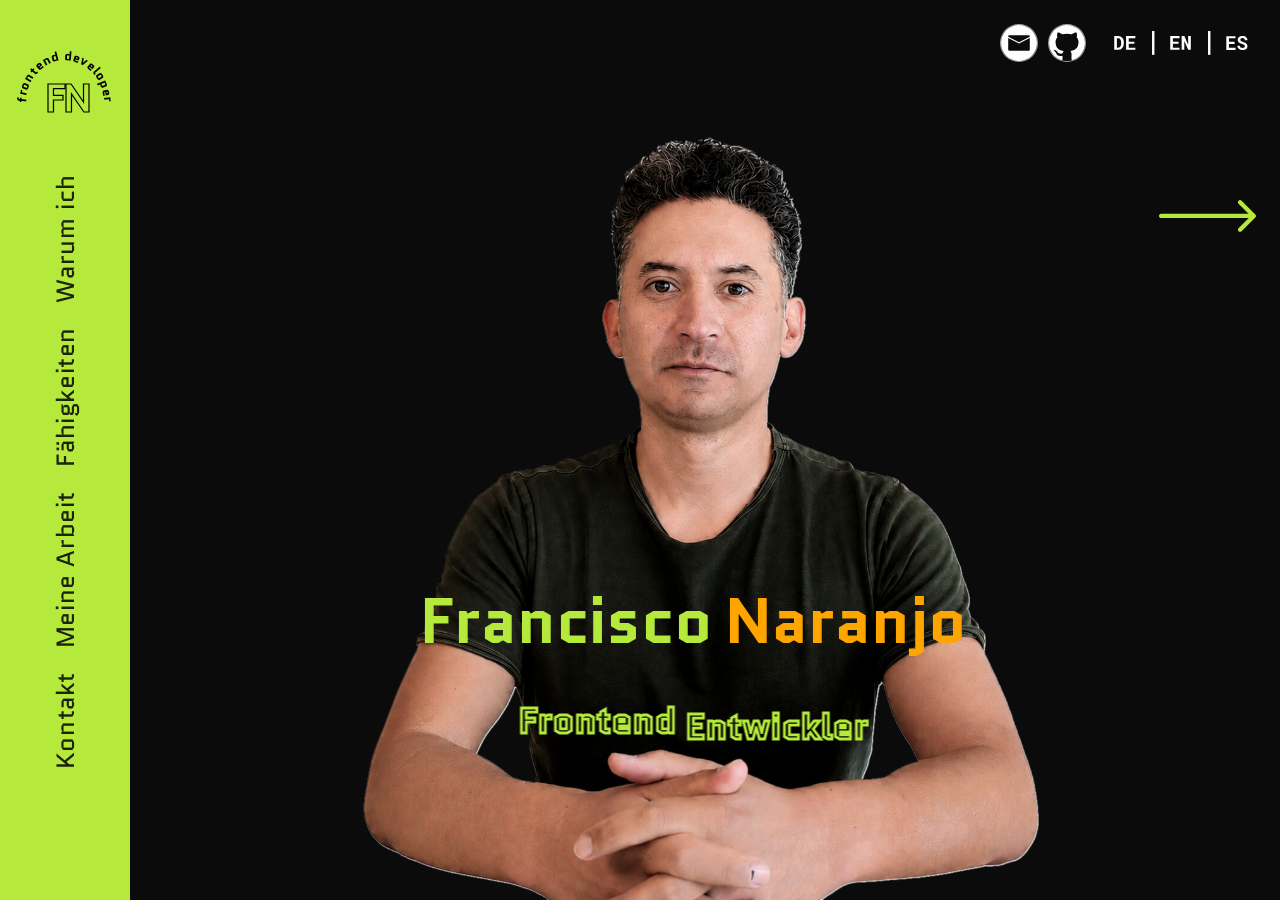
==== de/index.html @ 9118ad59 "Add Melangea project card" ====
<!doctype html>
<html lang="de">
  <head>
    <meta charset="UTF-8" />
    <meta name="viewport" content="width=device-width, initial-scale=1.0" />
    <title>Francisco Naranjo | Portfolio</title>

    <link
      rel="icon"
      type="image/png"
      href="../assets/favicon/favicon-96x96.png"
      sizes="96x96"
    />
    <link
      rel="icon"
      type="image/svg+xml"
      href="../assets/favicon/favicon.svg"
    />
    <link rel="shortcut icon" href="../assets/favicon/favicon.ico" />
    <link
      rel="apple-touch-icon"
      sizes="180x180"
      href="../assets/favicon/apple-touch-icon.png"
    />
    <link rel="manifest" href="../assets/favicon/site.webmanifest" />

    <link rel="preconnect" href="https://fonts.googleapis.com" />
    <link rel="preconnect" href="https://fonts.gstatic.com" crossorigin />
    <link
      href="https://fonts.googleapis.com/css2?family=Quantico:wght@700&display=swap"
      rel="stylesheet"
    />

    <link rel="stylesheet" href="https://unpkg.com/aos@2.3.1/dist/aos.css" />
    <link rel="stylesheet" href="../css/aos-custom.css" />

    <link rel="stylesheet" href="../css/home.css" />
    <link rel="stylesheet" href="../css/home-mobile.css" />
    <link rel="stylesheet" href="../css/whyMe.css" />
    <link rel="stylesheet" href="../css/whyMe-mobile.css" />
    <link rel="stylesheet" href="../css/skills.css" />
    <link rel="stylesheet" href="../css/skills-mobile.css" />
    <link rel="stylesheet" href="../css/myWork.css" />
    <link rel="stylesheet" href="../css/myWork-mobile.css" />
    <link rel="stylesheet" href="../css/contact.css" />
    <link rel="stylesheet" href="../css/contact-mobile.css" />
    <link rel="stylesheet" href="../css/validation.css" />
    <link rel="stylesheet" href="../css/footer.css" />
    <link rel="stylesheet" href="../css/footer-mobile.css" />
    <link rel="stylesheet" href="../css/overlay.css" />
    <link rel="stylesheet" href="../css/body-text-readability.css" />
    <link rel="stylesheet" href="../css/nesthub.css" />
    <link rel="stylesheet" href="../css/ipad-pro.css" />

    <script src="https://unpkg.com/aos@2.3.1/dist/aos.js" defer></script>

    <script src="../js/validation/validation-rules.js" defer></script>
    <script src="../js/validation/validation-state.js" defer></script>
    <script src="../js/validation/validation-fields.js" defer></script>
    <script src="../js/validation/validation-privacy.js" defer></script>
    <script src="../js/validation/validation-events.js" defer></script>
    <script src="../js/validation/validation.js" defer></script>

    <script src="../js/aos.js" defer></script>
    <script src="../js/navigation.js" defer></script>
    <script src="../js/main.js" defer></script>

    <script src="../js/submit/submit-config.js" defer></script>
    <script src="../js/submit/submit-overlay.js" defer></script>
    <script src="../js/submit/submit-request.js" defer></script>
    <script src="../js/submit/submit.js" defer></script>

    <script src="../js/language.js" defer></script>
  </head>

  <body>
    <header class="mobileBar">
      <a class="mobileBar__brand" href="#home" aria-label="Startseite">
        <span class="mobileBar__brandText">
          <span class="mobileBar__brandF">F</span>
          <span class="mobileBar__brandN">N</span>
        </span>
      </a>

      <button
        class="mobileBar__toggle"
        type="button"
        aria-label="Menü öffnen"
        aria-expanded="false"
        aria-controls="mobileMenu"
      >
        <span></span>
        <span></span>
        <span></span>
      </button>
    </header>

    <nav class="mobileMenu" id="mobileMenu" aria-label="Mobile Navigation">
      <a class="mobileMenu__link mobileMenu__link--outline" href="#why-me"
        >Warum ich</a
      >
      <a class="mobileMenu__link mobileMenu__link--outline" href="#skills"
        >Fähigkeiten</a
      >
      <a class="mobileMenu__link mobileMenu__link--outline" href="#my-work"
        >Meine Arbeit</a
      >
      <a
        class="mobileMenu__link mobileMenu__link--outline"
        href="#contact-mobile-start"
      >
        Kontakt
      </a>
      <div class="mobileMenu__lang">
        <a href="../de/" lang="de" data-lang-link>DE</a>
        <span class="mobileMenu__divider">|</span>
        <a href="../" lang="en" data-lang-link>EN</a>
        <span class="mobileMenu__divider">|</span>
        <a href="../es/" lang="es" data-lang-link>ES</a>
      </div>
    </nav>

    <!-- Sticky Sidebar -->
    <aside class="sidebar" aria-label="Primary">
      <a class="sidebar__badgeText" href="../" aria-label="Startseite">
        <svg class="sidebar__badgeArc" viewBox="0 -12 64 76" aria-hidden="true">
          <!-- arc path (top curve) -->
          <path
            id="badgeArcPath"
            d="M 4 40 A 28 32 0 0 1 60 40"
            fill="none"
          ></path>
          <text class="sidebar__badgeArcText">
            <textPath
              href="#badgeArcPath"
              startOffset="50%"
              text-anchor="middle"
            >
              frontend developer
            </textPath>
          </text>
        </svg>
        <span class="sidebar__badgeInitials">
          <span class="sidebar__badgeInitial sidebar__badgeInitial--f">F</span>
          <span class="sidebar__badgeInitial sidebar__badgeInitial--n">N</span>
        </span>
      </a>

      <nav class="sidebar__nav" aria-label="Bereiche">
        <a class="sidebar__link" href="#why-me">Warum ich</a>
        <a class="sidebar__link" href="#skills">Fähigkeiten</a>
        <a class="sidebar__link" href="#my-work">Meine Arbeit</a>
        <a class="sidebar__link" href="#contact">Kontakt</a>
      </nav>
    </aside>

    <nav class="topbar">
      <div class="social" aria-label="Soziale Medien">
        <a
          class="social__btn icon icon--mail"
          href="mailto:francisco@naranjo.io"
          aria-label="Email"
        ></a>
        <!-- <a
          class="social__btn icon icon--linkedin"
          href="https://www.linkedin.com/in/francisco-naranjo-650129408"
          target="_blank"
          aria-label="LinkedIn"
        ></a> -->
        <a
          class="social__btn icon icon--github"
          href="https://github.com/OBO-WAN"
          target="_blank"
          aria-label="GitHub"
        ></a>
      </div>

      <div class="lang" aria-label="Sprachauswahl">
        <a
          class="icon icon--de"
          href="../de/"
          hreflang="de"
          lang="de"
          aria-current="page"
          aria-label="Deutsch"
          data-lang-link
        ></a>

        <span class="lang__divider icon icon--vline" aria-hidden="true"></span>

        <a
          class="icon icon--en"
          href="../"
          hreflang="en"
          lang="en"
          aria-label="Englisch"
          data-lang-link
        ></a>

        <span class="lang__divider icon icon--vline" aria-hidden="true"></span>

        <a
          class="icon icon--es"
          href="../es/"
          hreflang="es"
          lang="es"
          aria-label="Spanisch"
          data-lang-link
        ></a>
      </div>
    </nav>

    <main>
      <!-- Section: Home -->
      <section id="home" class="hero" data-aos="portfolio-fade">
        <div class="hero__portrait">
          <img
            src="../assets/img/portrait.webp"
            alt="Porträt von Francisco Naranjo"
          />
        </div>

        <h1 class="hero__name" aria-label="Francisco Naranjo">
          <span class="hero__nameFirst">Francisco</span>
          <span class="hero__nameLast">Naranjo</span>
        </h1>

        <h2 class="hero__subtitle">
          <span>Frontend</span>
          <span>Entwickler</span>
        </h2>
        <a
          href="#why-me"
          class="hero__arrow"
          aria-label="Zum nächsten Abschnitt"
        >
          <img
            src="../assets/icons/arrow-right.svg"
            alt=""
            aria-hidden="true"
          />
        </a>
      </section>

      <!-- Section: Why Me -->

      <section id="why-me" class="whyMe" data-aos="portfolio-fade">
        <div class="whyMe__headline">
          <picture>
            <source
              media="(max-width: 768px)"
              srcset="../assets/img/section/german/mobile/Warum_ich.svg"
            />
            <img
              src="../assets/img/section/german/Warum_ich.svg"
              alt="Warum ich"
              class="whyMe__headlineSvg"
            />
          </picture>
        </div>

        <div class="whyMe__content">
          <p class="text-area__paragraph">
            Ich hätte nie gedacht, dass ich einmal hier stehen würde – und doch
            bin ich da! Seit über einem Jahr arbeite ich als Frontend-Entwickler
            und freue mich, meinen Weg mit dir zu teilen.
          </p>

          <div class="whyMe__infoBox">
            <img
              src="../assets/img/section/german/Ich_bin.svg"
              alt="Ich bin"
              class="whyMe__infoSvg"
            />

            <div class="whyMe__icons">
              <div class="whyMe__infoItem">
                <img
                  src="../assets/img/section/location.svg"
                  alt=""
                  aria-hidden="true"
                  class="whyMe__infoIcon whyMe__infoIcon--location"
                />

                <span class="whyMe__infoText">
                  In Europa und Lateinamerika
                </span>
              </div>

              <div class="whyMe__infoItem">
                <img
                  src="../assets/img/section/remote.svg"
                  alt=""
                  aria-hidden="true"
                  class="whyMe__infoIcon whyMe__infoIcon--remote"
                />

                <span class="whyMe__infoText">Offen für Remote-Arbeit</span>
              </div>

              <div class="whyMe__infoItem">
                <img
                  src="../assets/img/section/relocate.svg"
                  alt=""
                  aria-hidden="true"
                  class="whyMe__infoIcon whyMe__infoIcon--relocate"
                />

                <span class="whyMe__infoText">Offen für Umzug</span>
              </div>
            </div>
          </div>
        </div>

        <a href="#contact-form" class="whyMe__contactBtn">
          <img
            src="../assets/img/section/german/kontaktButton.svg"
            alt="Kontaktiere mich"
          />
        </a>

        <a
          href="#skills"
          class="section__arrow"
          aria-label="Zum nächsten Abschnitt"
        >
          <img
            src="../assets/icons/arrow-right.svg"
            alt=""
            aria-hidden="true"
          />
        </a>
      </section>

      <!-- Section: Skills -->
      <section id="skills" class="skills__section" data-aos="portfolio-fade">
        <div class="skills__headline">
          <picture>
            <source
              media="(max-width: 768px)"
              srcset="../assets/img/section/german/mobile/Faehigkeiten.svg"
            />
            <img
              src="../assets/img/section/german/Faehigkeiten.svg"
              alt="Meine Fähigkeiten"
              class="skills__headlineSvg"
            />
          </picture>
        </div>

        <div class="skills__intro">
          <span class="skills__headlineText">
            Hier ist ein Überblick über meine Fähigkeiten. Ich halte mich gerne
            über die neuesten Technologien und Best Practices in der
            Frontend-Entwicklung auf dem Laufenden und lerne immer gerne Neues.
          </span>
          <div class="skills__grid">
            <div class="skills__item">
              <img
                src="../assets/icons/frameworks/angular.svg"
                alt="Angular"
                class="skills__icon"
              />
            </div>

            <div class="skills__item">
              <img
                src="../assets/icons/frameworks/typescript.svg"
                alt="TypeScript"
                class="skills__icon"
              />
            </div>

            <div class="skills__item">
              <img
                src="../assets/icons/frameworks/javascript.svg"
                alt="JavaScript"
                class="skills__icon"
              />
            </div>

            <div class="skills__item">
              <img
                src="../assets/icons/frameworks/html.svg"
                alt="HTML"
                class="skills__icon"
              />
            </div>

            <div class="skills__item">
              <img
                src="../assets/icons/frameworks/css.svg"
                alt="CSS"
                class="skills__icon"
              />
            </div>

            <div class="skills__item">
              <img
                src="../assets/icons/frameworks/rest_api.svg"
                alt="REST API"
                class="skills__icon"
              />
            </div>

            <div class="skills__item">
              <img
                src="../assets/icons/frameworks/firebase.svg"
                alt="Firebase"
                class="skills__icon"
              />
            </div>

            <div class="skills__item">
              <img
                src="../assets/icons/frameworks/git.svg"
                alt="Git"
                class="skills__icon"
              />
            </div>

            <div class="skills__item">
              <img
                src="../assets/icons/frameworks/scrum.svg"
                alt="Scrum"
                class="skills__icon"
              />
            </div>

            <div class="skills__item">
              <img
                src="../assets/icons/frameworks/material-design.svg"
                alt="Material Design"
                class="skills__icon"
              />
            </div>

            <div class="skills__item">
              <img
                src="../assets/icons/frameworks/challenge.svg"
                alt="Fordere mich heraus"
                class="skills__icon"
              />
            </div>
          </div>
        </div>

        <div class="skills__aside">
          <p class="skills__asideText">
            Ich bin motiviert, meine Fähigkeiten in laufenden Projekten
            einzubringen und suche neue Herausforderungen, um zu wachsen und
            mein Fachwissen zu erweitern.
          </p>
        </div>

        <a href="#contact-mobile-start" class="talkMe__contactBtn">
          <img src="../assets/icons/talk_button.svg" alt="Sprich mit mir" />
        </a>

        <a
          href="#my-work"
          class="section__arrow_skills"
          aria-label="Zum nächsten Abschnitt"
        >
          <img
            src="../assets/icons/arrow-right.svg"
            alt=""
            aria-hidden="true"
          />
        </a>
      </section>

      <!-- Section My Work -->

      <section id="my-work" class="myWork__section" data-aos="portfolio-fade">
        <div class="myWork__headline">
          <picture>
            <source
              media="(max-width: 768px)"
              srcset="../assets/img/section/german/mobile/MeineArbeit.svg"
            />
            <img
              src="../assets/img/section/german/MeineArbeit.svg"
              alt="Meine Arbeit"
              class="myWork__headlineSvg"
            />
          </picture>
        </div>

        <div class="myWork__content">
          <div class="myWork__cards">
            <article class="workCard workCard--collapsible">
              <div class="workCard__header">
                <p class="workCard__eyebrow">1</p>
                <h3 class="workCard__title">Project Join</h3>
              </div>

              <div class="workCard__body">
                <ul class="workCard__details">
                  <li class="workCard__detailItem">
                    <h4 class="workCard__label">Über das Projekt</h4>
                    <p class="workCard__text">
                      Auf dem Kanban-System basierender Task-Manager. Aufgaben
                      lassen sich per Drag-and-Drop erstellen und organisieren
                      sowie Benutzern und Kategorien zuweisen.
                    </p>
                  </li>

                  <li class="workCard__detailItem workCard__detailItem--extra">
                    <h4 class="workCard__label">Verwendete Technologien</h4>
                    <p class="workCard__text">
                      Angular, TypeScript, HTML, CSS, Firebase
                    </p>
                  </li>

                  <li class="workCard__detailItem workCard__detailItem--extra">
                    <h4 class="workCard__label">Was ich gelernt habe</h4>
                    <p class="workCard__text">
                      Meine Erfahrung in Gruppenprojekten, Teamarbeit,
                      Kommunikation und Planung während der Umsetzung.
                    </p>
                  </li>
                </ul>

                <button
                  class="workCard__toggle"
                  type="button"
                  aria-expanded="false"
                >
                  Mehr anzeigen
                  <span class="workCard__toggleIcon" aria-hidden="true">▼</span>
                </button>

                <div class="workCard__media workCard__media--extra">
                  <div class="workCard__previewWrap">
                    <img
                      src="../assets/img/projects/join-preview.svg"
                      alt="Vorschau von Projekt Join"
                      class="workCard__preview"
                    />
                  </div>

                  <div class="workCard__actions">
                    <a
                      href="https://github.com/OBO-WAN/Join"
                      class="workCard__btn"
                      target="_blank"
                      rel="noopener noreferrer"
                      >GitHub</a
                    >

                    <a
                      href="https://join.naranjo.io/"
                      class="workCard__btn workCard__btn--primary"
                      target="_blank"
                      rel="noopener noreferrer"
                      >Live-Demo</a
                    >
                  </div>
                </div>
              </div>
            </article>
            <article class="workCard workCard--collapsible">
              <div class="workCard__header">
                <p class="workCard__eyebrow">2</p>
                <h3 class="workCard__title">Project Pollo Loco</h3>
              </div>

              <div class="workCard__body">
                <ul class="workCard__details">
                  <li class="workCard__detailItem">
                    <h4 class="workCard__label">Über das Projekt</h4>
                    <p class="workCard__text">
                      Jump-and-Run-Spiel auf Basis eines objektorientierten
                      Ansatzes. Hilf Pepe, Münzen und Tabasco-Salsa zu finden,
                      um gegen das verrückte Huhn zu kämpfen.
                    </p>
                  </li>

                  <li class="workCard__detailItem workCard__detailItem--extra">
                    <h4 class="workCard__label">Verwendete Technologien</h4>
                    <p class="workCard__text">
                      Angular, TypeScript, HTML, CSS, Firebase
                    </p>
                  </li>

                  <li class="workCard__detailItem workCard__detailItem--extra">
                    <h4 class="workCard__label">Was ich gelernt habe</h4>
                    <p class="workCard__text">
                      Ich habe gelernt, wie man ein Spiel mit objektorientierten
                      Programmierprinzipien umsetzt und dabei eine unterhaltsame
                      Benutzererfahrung schafft.
                    </p>
                  </li>
                </ul>

                <button
                  class="workCard__toggle"
                  type="button"
                  aria-expanded="false"
                >
                  Mehr anzeigen
                  <span class="workCard__toggleIcon" aria-hidden="true">▼</span>
                </button>

                <div class="workCard__media workCard__media--extra">
                  <div class="workCard__previewWrap">
                    <img
                      src="../assets/img/projects/pollo-loco.svg"
                      alt="Vorschau des Projekts"
                      class="workCard__preview"
                    />
                  </div>

                  <div class="workCard__actions">
                    <a
                      href="https://github.com/OBO-WAN/El_Pollo_Loco"
                      class="workCard__btn"
                      target="_blank"
                      rel="noopener noreferrer"
                      >GitHub</a
                    >

                    <a
                      href="https://el-pollo-loco.naranjo.io/"
                      class="workCard__btn workCard__btn--primary"
                      target="_blank"
                      rel="noopener noreferrer"
                      >Live-Demo</a
                    >
                  </div>
                </div>
              </div>
            </article>

            <article class="workCard workCard--collapsible">
              <div class="workCard__header">
                <p class="workCard__eyebrow">3</p>
                <h3 class="workCard__title">Projekt Memory</h3>
              </div>

              <div class="workCard__body">
                <ul class="workCard__details">
                  <li class="workCard__detailItem">
                    <h4 class="workCard__label">Über das Projekt</h4>
                    <p class="workCard__text">
                      Responsives Memory-Kartenspiel für zwei Personen mit
                      wählbarer Kartenzahl, abwechselnden Spielzügen,
                      Punktestand und animiertem Kartenfeedback.
                    </p>
                  </li>

                  <li class="workCard__detailItem workCard__detailItem--extra">
                    <h4 class="workCard__label">Verwendete Technologien</h4>
                    <p class="workCard__text">
                      TypeScript, SCSS, Vite, HTML
                    </p>
                  </li>

                  <li class="workCard__detailItem workCard__detailItem--extra">
                    <h4 class="workCard__label">Was ich gelernt habe</h4>
                    <p class="workCard__text">
                      Ich habe meine TypeScript-Kenntnisse vertieft, indem ich
                      Spielzustand, Zuglogik und Kartenvergleiche strukturiert
                      sowie eine responsive Oberfläche und ein
                      wiederverwendbares Theme-System umgesetzt habe.
                    </p>
                  </li>
                </ul>

                <button
                  class="workCard__toggle"
                  type="button"
                  aria-expanded="false"
                >
                  Mehr anzeigen
                  <span class="workCard__toggleIcon" aria-hidden="true">▼</span>
                </button>

                <div class="workCard__media workCard__media--extra">
                  <div class="workCard__previewWrap">
                    <img
                      src="../assets/img/projects/memory-preview.svg"
                      alt="Vorschau des Projekts Memory"
                      class="workCard__preview"
                    />
                  </div>

                  <div class="workCard__actions">
                    <a
                      href="https://github.com/OBO-WAN/Memory"
                      class="workCard__btn"
                      target="_blank"
                      rel="noopener noreferrer"
                      >GitHub</a
                    >

                    <a
                      href="https://memory.francisco-naranjo.de/"
                      class="workCard__btn workCard__btn--primary"
                      target="_blank"
                      rel="noopener noreferrer"
                      >Live-Demo</a
                    >
                  </div>
                </div>
              </div>
            </article>

            <article class="workCard workCard--collapsible">
              <div class="workCard__header">
                <p class="workCard__eyebrow">4</p>
                <h3 class="workCard__title">Projekt Mélange à Deux</h3>
              </div>

              <div class="workCard__body">
                <ul class="workCard__details">
                  <li class="workCard__detailItem">
                    <h4 class="workCard__label">Über das Projekt</h4>
                    <p class="workCard__text">
                      Responsive Multi-Page-Website für ein Musikensemble mit
                      Konzertübersicht, Medien, Booking, Newsletter-Anmeldung
                      und CD-Bestellung.
                    </p>
                  </li>

                  <li class="workCard__detailItem workCard__detailItem--extra">
                    <h4 class="workCard__label">Verwendete Technologien</h4>
                    <p class="workCard__text">
                      HTML, CSS, JavaScript, PHP, JSON, Firebase
                    </p>
                  </li>

                  <li class="workCard__detailItem workCard__detailItem--extra">
                    <h4 class="workCard__label">Was ich gelernt habe</h4>
                    <p class="workCard__text">
                      Ich habe gelernt, eine statische GitHub-Pages-Demo mit
                      einer PHP-Produktionsumgebung zu verbinden, Konzertdaten
                      aus JSON darzustellen, Formulare client- und
                      serverseitig zu validieren und barrierearme interaktive
                      Overlays umzusetzen.
                    </p>
                  </li>
                </ul>

                <button
                  class="workCard__toggle"
                  type="button"
                  aria-expanded="false"
                >
                  Mehr anzeigen
                  <span class="workCard__toggleIcon" aria-hidden="true">▼</span>
                </button>

                <div class="workCard__media workCard__media--extra">
                  <div class="workCard__previewWrap">
                    <img
                      src="../assets/img/projects/melangea-preview.svg"
                      alt="Vorschau des Projekts Mélange à Deux"
                      class="workCard__preview"
                    />
                  </div>

                  <div class="workCard__actions">
                    <a
                      href="https://github.com/OBO-WAN/Melangea_Prototype"
                      class="workCard__btn"
                      target="_blank"
                      rel="noopener noreferrer"
                      >GitHub</a
                    >

                    <a
                      href="https://obo-wan.github.io/Melangea_Prototype/"
                      class="workCard__btn workCard__btn--primary"
                      target="_blank"
                      rel="noopener noreferrer"
                      >Live-Demo</a
                    >
                  </div>
                </div>
              </div>
            </article>
          </div>
          <div class="myWork__ongoing">
            <div class="myWork__ongoingHeader">
              <span class="myWork__ongoingNumber">5</span>
              <h3 class="myWork__ongoingTitle">Laufendes Projekt</h3>
            </div>

            <div class="myWork__ongoingContent">
              <p class="myWork__ongoingText">
                Arbeitest du gerade an einem Projekt? Worum geht es und welche
                Technologien nutzt du? Betone, dass gute Planung und saubere
                Umsetzung entscheidend für den Erfolg deiner Arbeit und starke
                Ergebnisse sind.
              </p>

              <a href="#contact" class="myWork__ongoingBtn"
                >Lass uns sprechen</a
              >
            </div>
          </div>
        </div>

        <a
          href="#contact"
          class="myWork__arrow"
          aria-label="Zum nächsten Abschnitt"
        >
          <img
            src="../assets/icons/arrow-right.svg"
            alt=""
            aria-hidden="true"
          />
        </a>
      </section>

      <!-- Section References & Contact -->
      <section id="contact" class="contact" data-aos="portfolio-fade">
        <div class="contact__references">
          <img
            src="../assets/img/section/german/Referenzen.svg"
            alt="Referenzen"
            class="contact__referencesHeadline"
          />

          <div class="contact__referencesList">
            <article class="referenceCard">
              <div class="referenceCard__quote">
                <p>
                  „Francisco ist eine zuverlässige und freundliche Person. Er
                  arbeitet strukturiert und schreibt sauberen Code. Ich empfehle
                  ihn als Kollegen.“
                </p>
              </div>

              <div class="referenceCard__divider" aria-hidden="true"></div>

              <div class="referenceCard__author">
                <h3 class="referenceCard__name">Tim Thiessen</h3>
                <p class="referenceCard__project">Project Join</p>
              </div>
            </article>

            <article class="referenceCard">
              <div class="referenceCard__quote">
                <p>
                  „Er ist ein vertrauenswürdiger Teamplayer und kann mit dem
                  Stress von Deadlines umgehen. Strukturierte Arbeit und klarer
                  Code.“
                </p>
              </div>

              <div class="referenceCard__divider" aria-hidden="true"></div>

              <div class="referenceCard__author">
                <h3 class="referenceCard__name">Evelyn Marx</h3>
                <p class="referenceCard__project">Project DA Bubble</p>
              </div>
            </article>

            <article class="referenceCard">
              <div class="referenceCard__quote">
                <p>
                  „Er musste Inhalte gemeinsam mit dem Team entwickeln,
                  aufbereiten und liefern. Er ist eine zuverlässige und
                  freundliche Person.“
                </p>
              </div>

              <div class="referenceCard__divider" aria-hidden="true"></div>

              <div class="referenceCard__author">
                <h3 class="referenceCard__name">Ulrike Albeseder</h3>
                <p class="referenceCard__project">Melange à Deux</p>
              </div>
            </article>
          </div>
        </div>

        <a href="#footer" class="contact__middleArrow" aria-label="Zum Footer">
          <img
            src="../assets/icons/arrow-right.svg"
            alt=""
            aria-hidden="true"
          />
        </a>

        <div class="contact__formWrap" id="contact-form-desktop">
          <img
            src="../assets/img/section/german/Kontakt.svg"
            alt="Kontaktiere mich"
            class="contact__formHeadline"
          />

          <form class="contact__form" action="#" method="post" novalidate>
            <input
              class="contact__input"
              type="text"
              name="name"
              placeholder="Dein Name"
              autocomplete="name"
            />

            <input
              class="contact__input"
              type="text"
              name="email"
              placeholder="Deine E-Mail"
              autocomplete="email"
            />

            <textarea
              class="contact__textarea"
              name="message"
              placeholder="Deine Nachricht"
              rows="8"
            ></textarea>

            <div class="contact__privacy">
              <input
                class="contact__checkbox"
                id="contactPolicy"
                type="checkbox"
              />

              <span class="contact__privacyText">
                <label for="contactPolicy">Ich habe die</label>
                <a href="./datenschutz.html">Datenschutzerklärung</a>
                <label for="contactPolicy">
                  gelesen und stimme der Verarbeitung meiner Daten wie
                  beschrieben zu.
                </label>
              </span>
            </div>

            <button type="submit" class="contact__submit" disabled>
              Senden
            </button>
          </form>
        </div>

        <!-- Mobile Contact Section -->

        <div class="contactMobile">
          <div
            class="contactMobile__intro"
            aria-labelledby="contactMobileTitle"
          >
            <picture class="contactMobile__headline">
              <source
                media="(max-width: 768px)"
                srcset="
                  ../assets/img/section/german/mobile/Teamarbeit_mobile.svg
                "
              />
              <img
                src="../assets/img/section/needateamplayer.svg"
                alt="Brauchst du einen Teamplayer?"
                class="contactMobile__headlineSvg"
                id="contactMobileTitle"
              />
            </picture>

            <p class="contactMobile__introText">
              Das sagen meine Kolleginnen und Kollegen über mich
            </p>
          </div>
          <div class="contactMobile__carousel" aria-label="Testimonials">
            <div class="contactMobile__track">
              <article class="contactMobile__card contactMobile__card--active">
                <div class="contactMobile__cardQuote">
                  <p>
                    „Francisco musste Inhalte gemeinsam mit dem Team entwickeln,
                    aufbereiten und liefern. Er ist eine zuverlässige und
                    freundliche Person.“
                  </p>
                </div>

                <div
                  class="contactMobile__cardDivider"
                  aria-hidden="true"
                ></div>

                <div class="contactMobile__cardAuthor">
                  <h3 class="contactMobile__cardName">Noah Mueller</h3>
                  <p class="contactMobile__cardProject">Project Pollo Loco</p>
                </div>
              </article>

              <article class="contactMobile__card" aria-hidden="true">
                <div class="contactMobile__cardQuote">
                  <p>
                    “Francisco is a reliable and friendly person. Work in a
                    structured way and write a clear code. I recommend him as a
                    colleague.”
                  </p>
                </div>

                <div
                  class="contactMobile__cardDivider"
                  aria-hidden="true"
                ></div>

                <div class="contactMobile__cardAuthor">
                  <h3 class="contactMobile__cardName">Tim Thiessen</h3>
                  <p class="contactMobile__cardProject">Project Join</p>
                </div>
              </article>

              <article class="contactMobile__card" aria-hidden="true">
                <div class="contactMobile__cardQuote">
                  <p>
                    “He is a trustworthy teamplayer and can cope with the stress
                    of deadlines. Structured work and clear code.”
                  </p>
                </div>

                <div
                  class="contactMobile__cardDivider"
                  aria-hidden="true"
                ></div>

                <div class="contactMobile__cardAuthor">
                  <h3 class="contactMobile__cardName">Evelyn Marx</h3>
                  <p class="contactMobile__cardProject">Project DA Bubble</p>
                </div>
              </article>
            </div>

            <div
              class="contactMobile__pagination"
              aria-label="Karussell-Navigation"
            >
              <button
                class="contactMobile__dot contactMobile__dot--active"
                type="button"
                aria-label="Referenz 1 anzeigen"
                aria-current="true"
              ></button>
              <button
                class="contactMobile__dot"
                type="button"
                aria-label="Referenz 2 anzeigen"
              ></button>
              <button
                class="contactMobile__dot"
                type="button"
                aria-label="Referenz 3 anzeigen"
              ></button>
            </div>
          </div>
          <div class="contactMobile__content" id="contact-mobile-start">
            <picture class="contactMobile__contentHeadline">
              <source
                media="(max-width: 768px)"
                srcset="../assets/img/section/german/mobile/Kontakt.svg"
              />
              <img
                src="../assets/img/section/contact_mobile.svg"
                alt="Kontaktiere mich"
                class="contactMobile__contentHeadlineSvg"
              />
            </picture>

            <div class="contactMobile__contentText">
              <p class="contactMobile__lead">Lass uns zusammenarbeiten.</p>

              <p class="contactMobile__description">
                Ich suche aktuell nach einer Gelegenheit als
                Frontend-Entwickler, in der ich Kreativität, technische
                Fähigkeiten und den Wunsch, weiter zu lernen, miteinander
                verbinden kann.
              </p>

              <p class="contactMobile__description">
                Ich baue gerne klare, responsive und barrierefreie Interfaces
                und freue mich darauf, zu einem Team beizutragen, das
                durchdachtes Design und kontinuierliche Weiterentwicklung
                schätzt. Wenn du denkst, dass wir gut zusammenarbeiten könnten,
                freue ich mich über deine Nachricht.
              </p>
            </div>
          </div>
          <div class="contactMobile__details">
            <a href="mailto:francisco@naranjo.io" class="contactMobile__detail">
              <span class="contactMobile__detailIcon" aria-hidden="true"
                >✉</span
              >
              <span class="contactMobile__detailText"
                >E-Mail: francisco@naranjo.io</span
              >
            </a>

            <a href="tel:+4917640213984" class="contactMobile__detail">
              <span class="contactMobile__detailIcon" aria-hidden="true"
                >✆</span
              >
              <span class="contactMobile__detailText"
                >Tel.: 0176 402 13 984</span
              >
            </a>
          </div>
          <form
            class="contactMobile__form"
            id="contact-form-mobile"
            action="#"
            method="post"
            novalidate
          >
            <input
              class="contactMobile__input"
              type="text"
              name="name"
              placeholder="Dein Name"
              autocomplete="name"
            />

            <input
              class="contactMobile__input"
              type="text"
              name="email"
              placeholder="Deine E-Mail"
              autocomplete="email"
            />

            <textarea
              class="contactMobile__textarea"
              name="message"
              placeholder="Deine Nachricht"
              rows="8"
            ></textarea>
          </form>
          <div class="contactMobile__actions">
            <div class="contactMobile__privacy">
              <input
                class="contactMobile__checkbox"
                id="contactMobilePolicy"
                type="checkbox"
              />

              <span class="contactMobile__privacyText">
                <label for="contactMobilePolicy">Ich habe die</label>
                <a href="./datenschutz.html">Datenschutzerklärung</a>
                <label for="contactMobilePolicy">
                  gelesen und stimme der Verarbeitung meiner Daten wie
                  beschrieben zu.
                </label>
              </span>
            </div>

            <button
              type="submit"
              form="contact-form-mobile"
              class="contactMobile__submit"
              disabled
            >
              Senden
            </button>
          </div>

          <div class="contactMobile__socialSection">
            <a
              href="#home"
              class="contactMobile__backToTop"
              aria-label="Zurück zum Anfang der Seite"
            >
              <img
                src="../assets/img/section/ArrowUP.svg"
                alt=""
                aria-hidden="true"
                class="contactMobile__backToTopIcon"
              />
            </a>

            <div class="contactMobile__socialLinks" aria-label="Soziale Medien">
              <a
                class="contactMobile__socialLink contactMobile__socialLink--mail"
                href="mailto:francisco@naranjo.io"
                aria-label="Email"
              ></a>

              <!-- <a
                class="contactMobile__socialLink contactMobile__socialLink--linkedin"
                href="https://www.linkedin.com/in/francisco-naranjo-650129408"
                target="_blank"
                rel="noopener noreferrer"
                aria-label="LinkedIn"
              ></a> -->

              <a
                class="contactMobile__socialLink contactMobile__socialLink--github"
                href="https://github.com/OBO-WAN"
                target="_blank"
                rel="noopener noreferrer"
                aria-label="GitHub"
              ></a>
            </div>
          </div>
        </div>
      </section>

      <!-- footer -->

      <footer
        id="footer"
        class="contact__footerSection"
        data-aos="portfolio-fade"
      >
        <div class="contact__footerMain">
          <div class="contact__info">
            <p class="contact__infoLead">Lass uns zusammenarbeiten.</p>

            <p class="contact__infoText">
              Ich suche eine Position als Frontend-Entwickler, in der ich mit
              sauberem Code, starker Teamarbeit und einer Leidenschaft für
              intuitive Nutzererlebnisse beitragen kann. Wenn du eine
              motivierte, zuverlässige Person suchst, die sich gerne
              weiterentwickelt, freue ich mich, von dir zu hören.
            </p>

            <div class="contact__details">
              <a href="mailto:francisco@naranjo.io" class="contact__detail">
                <span class="contact__detailIcon" aria-hidden="true">
                  <!-- svg -->
                </span>
                <span class="contact__detailLabel">E-Mail:</span>
                <span class="contact__detailValue">francisco@naranjo.io</span>
              </a>

              <a href="tel:+4917640213984" class="contact__detail">
                <span class="contact__detailIcon" aria-hidden="true">
                  <!-- svg -->
                </span>
                <span class="contact__detailLabel">Tel:</span>
                <span class="contact__detailValue">+4917640213984</span>
              </a>
            </div>
          </div>

          <a
            href="#home"
            class="contact__footerArrow"
            aria-label="Zurück zum Anfang der Seite"
          >
            <img
              src="../assets/icons/arrow-right.svg"
              alt=""
              aria-hidden="true"
            />
          </a>
        </div>

        <div class="contact__legal">
          <a href="../de/impressum.html" class="contact__footerLink"
            >Impressum</a
          >
          <a href="../de/datenschutz.html" class="contact__footerLink"
            >Datenschutz</a
          >
          <p class="contact__copyright">© Francisco Naranjo 2026</p>
        </div>

        <div class="footerMobile">
          <a class="footerMobile__brand" href="#home" aria-label="Startseite">
            <svg
              class="footerMobile__brandArc"
              viewBox="0 -12 64 76"
              aria-hidden="true"
            >
              <path
                id="footerMobileArcPath"
                d="M 4 40 A 28 32 0 0 1 60 40"
                fill="none"
              ></path>
              <text class="footerMobile__brandArcText">
                <textPath
                  href="#footerMobileArcPath"
                  startOffset="50%"
                  text-anchor="middle"
                >
                  frontend developer
                </textPath>
              </text>
            </svg>

            <span class="footerMobile__brandInitials">
              <span
                class="footerMobile__brandInitial footerMobile__brandInitial--f"
                >F</span
              >
              <span
                class="footerMobile__brandInitial footerMobile__brandInitial--n"
                >N</span
              >
            </span>
          </a>

          <p class="footerMobile__copyright">© Francisco Naranjo 2026</p>

          <div class="footerMobile__legal">
            <a href="./impressum.html" class="footerMobile__link">Impressum</a>
            <a href="./datenschutz.html" class="footerMobile__link"
              >Datenschutz</a
            >
          </div>
        </div>
      </footer>
    </main>
    <div class="formOverlay" id="formOverlay" aria-hidden="true">
      <div
        class="formOverlay__box"
        role="dialog"
        aria-modal="true"
        aria-labelledby="formOverlayTitle"
      >
        <button
          class="formOverlay__close"
          id="formOverlayClose"
          type="button"
          aria-label="Bestätigung schließen"
        >
          ✕
        </button>

        <h2 class="formOverlay__title" id="formOverlayTitle">
          Nachricht gesendet!
        </h2>

        <p class="formOverlay__text">
          Vielen Dank für deine Nachricht. Ich melde mich so schnell wie möglich
          zurück.
        </p>
      </div>
    </div>
  </body>
</html>
---- css/home.css ----
:root {
    --sidebar: #b5e93b;
    --bg: #0b0b0b;
    --text: #eaeaea;
    --sidebar-w: 106px;
}

html,
body {
    height: 100%;
    margin: 0;
    overflow: hidden;
}


body {
    background: var(--bg);
    color: var(--text);
}

/* Sticky sidebar */
.sidebar {
    position: fixed;
    top: 0;
    left: 0;
    width: var(--sidebar-w);
    height: 100%;
    background: var(--sidebar);
    display: flex;
    flex-direction: column;
    align-items: center;
    padding: 32px 12px;
    gap: 16px;
    z-index: 50;
}

@media (max-width: 520px) {
    :root {
        --sidebar-w: 64px;
    }

    .sidebar__link {
        font-size: 13px;
    }
}

.sidebar__badge {
    width: 64px;
    height: 64px;
    border-radius: 999px;
    background: var(--sidebar);
    border: 2px solid rgba(0, 0, 0, 0.35);
    display: grid;
    place-items: center;
}

.sidebar__badgeText {
    position: relative;
    width: 90px;
    height: 120px;
    display: grid;
    place-items: center;
    cursor: pointer;
    text-decoration: none;
}

.sidebar__badgeInitials {
    font-weight: 700;
    font-size: 40px;
    font-family: "Quantico", system-ui, sans-serif;
    line-height: 3.3;
    color: transparent;
    -webkit-text-stroke: 1.2px black;
    transition: color 0.25s ease, transform 0.2s ease;
    letter-spacing: -6.5px;
}

.sidebar__badgeInitial {
    display: inline-block;
    color: transparent;
    -webkit-text-stroke: 1.2px black;
    transform-origin: center;
    animation: brandShake 2s ease-in-out infinite;
}

.sidebar__badgeText:hover .sidebar__badgeInitial {
    -webkit-text-stroke: 1.4px black;
}

.sidebar__badgeInitial--f {
    animation-delay: 1.5s;
}

.sidebar__badgeInitial--n {
    animation-delay: 2s;
}

@keyframes brandShake {

    0%,
    100% {
        transform: rotate(0deg) translateX(0);
    }

    10% {
        transform: rotate(-4deg) translateX(-1px);
    }

    20% {
        transform: rotate(4deg) translateX(1px);
    }

    30% {
        transform: rotate(-3deg) translateX(-1px);
    }

    40% {
        transform: rotate(3deg) translateX(1px);
    }

    50% {
        transform: rotate(0deg) translateX(0);
    }
}


.sidebar__badgeArc {
    position: absolute;
    inset: 0;
    pointer-events: none;
    overflow: visible;
    transform-origin: 32px 32px;
}

.sidebar__badgeArcText {
    font-family: "Quantico", system-ui, sans-serif;
    font-weight: 700;
    font-size: 9.0px;
    letter-spacing: 0.3px;
    text-transform: lowercase;
    fill: rgba(0, 0, 0, 1.90);
}

.sidebar__badgeText:hover .sidebar__badgeArc {
    animation: badgeSwing 2.8s linear infinite;
    /* -webkit-text-stroke: 1.6px #131312; */
}

@keyframes badgeSwing {
    0% {
        transform: rotate(0deg);
    }

    25% {
        transform: rotate(8deg);
    }

    50% {
        transform: rotate(0deg);
    }

    75% {
        transform: rotate(-8deg);
    }

    100% {
        transform: rotate(0deg);
    }
}

.sidebar__nav {
    display: flex;
    justify-content: center;
    flex-direction: column;
    gap: 12px;
    align-items: center;
    font-family: "Quantico", system-ui, sans-serif;
}

/* Breakpoint for Nesthub Devices */

@media (max-height: 650px) {
    .sidebar__nav {
        gap: 8px;
    }
}

/* Breakpoint for Ipad Pro */

/* @media (min-height: 651px) and (max-height: 1024px) {
    .sidebar__nav {
        font-size: 26px;
    }
} */

.sidebar__link {
    display: inline-block;
    color: rgba(0, 0, 0, 0.85);
    text-decoration: none;
    font-weight: 500;
    writing-mode: vertical-rl;
    transform: rotate(180deg);
    letter-spacing: 0.6px;
    font-size: 30px;
    padding: 6px 0;
}

.sidebar__link:hover {
    color: transparent;
    -webkit-text-stroke: 1.2px #131312;
}

.sidebar__link:focus-visible {
    outline: 3px solid rgba(0, 0, 0, 0.85);
    outline-offset: 4px;
    border-radius: 6px;
}

/* Breakpoint for Nesthub Devices */

@media (max-height: 650px) {
    .sidebar__link {
        font-size: 20px;
    }
}

/* Breakpoint for Ipad Pro */
@media (min-height: 651px) and (max-height: 1024px) {
    .sidebar__link {
        font-size: 25px;
    }
}

/* Top right social + language */
.topbar {
    position: fixed;
    top: 24px;
    right: 32px;
    display: flex;
    align-items: center;
    gap: 28px;
    z-index: 100;
}

.social {
    display: flex;
    gap: 10px;
}

.social__btn {
    width: 36px;
    height: 36px;
    display: flex;
    align-items: center;
    justify-content: center;
    border-radius: 50%;
    border: 1px solid rgba(255, 255, 255, 0.6);
    color: white;
    text-decoration: none;
    font-size: 14px;
    transition: border-color 0.2s ease;
}

.social__btn:hover {
    border-color: white;
}

/* Base icon (used by social + language elements) */
.icon {
    width: 36px;
    height: 36px;
    display: inline-block;
    background-repeat: no-repeat;
    background-position: center;
    background-size: contain;
    transition: background-image 0.2s ease;
}

/* Social icons (36x36 via .icon) */
.icon--mail {
    background-image: url("../assets/icons/email_button.svg");
}

.icon--mail:hover {
    background-image: url("../assets/icons/email_button:hover.svg");
}

.icon--linkedin {
    background-image: url("../assets/icons/linkedin_button.svg");
}

.icon--linkedin:hover {
    background-image: url("../assets/icons/linkedin_button:hover.svg");
}

.icon--github {
    background-image: url("../assets/icons/github_button.svg");
}

.icon--github:hover {
    background-image: url("../assets/icons/github_button:hover.svg");
}

/* Language block */
.lang {
    display: flex;
    align-items: center;
    gap: 6px;
}

.lang .icon--de,
.lang .icon--en,
.lang .icon--es {
    width: 22px;
    height: 25px;
    display: inline-block;
    background-repeat: no-repeat;
    background-position: center;
    background-size: contain;
}

.lang .icon--vline {
    width: 22px;
    height: 25px;
    display: inline-block;
    background-repeat: no-repeat;
    background-position: center;
    background-size: contain;
}

/* Language images + hover swaps */
.icon--de {
    background-image: url("../assets/icons/language/DE.svg");
}

.icon--de:hover {
    background-image: url("../assets/icons/language/DE:hover.svg");
}

.icon--en {
    background-image: url("../assets/icons/language/EN.svg");
}

.icon--en:hover {
    background-image: url("../assets/icons/language/EN:hover.svg");
}

.icon--vline {
    background-image: url("../assets/icons/language/vertical_line.svg");
}

.icon--es {
    background-image: url("../assets/icons/language/ES.svg");
}

.icon--es:hover {
    background-image: url("../assets/icons/language/ES:hover.svg");
}

/* Hero section */
main {
    margin-left: var(--sidebar-w);
    width: calc(100vw - var(--sidebar-w));
    display: flex;
    flex-direction: row;
    height: 100vh;
    overflow-x: auto;
    overflow-y: hidden;
    scroll-snap-type: x mandatory;
    overscroll-behavior-x: contain;
    scroll-behavior: smooth;
    scroll-padding-left: 0;
}

main>section {
    width: calc(100vw - var(--sidebar-w));
    height: 100vh;
    flex-shrink: 0;
    scroll-snap-align: start;
    scroll-margin-left: 0;
}

.hero {
    height: 100vh;
    width: calc(100vw - var(--sidebar-w));
    display: flex;
    justify-content: center;
    align-items: flex-end;
    position: relative;
}

/* Portrait container */
.hero__portrait {
    display: flex;
    justify-content: center;
    align-items: center;
}

.hero__portrait img {
    max-height: 88vh;
    height: auto;
    width: auto;
    object-fit: contain;
}

.hero__name {
    display: inline-flex;
    gap: 12px;
    position: absolute;
    left: 50%;
    bottom: 240px;
    transform: translateX(-50%);
    margin: 0;
    text-align: center;
    font-family: "Quantico", system-ui, sans-serif;
    font-weight: 700;
    font-size: clamp(54px, 5vw, 88px);
    line-height: 120%;
    letter-spacing: 0;
    color: #b5e93b;
    white-space: inherit;
}

.hero__nameFirst,
.hero__nameLast {
    display: inline-block;
    opacity: 0;
    animation: heroNameEnter 0.9s ease-out forwards;
    will-change: transform, opacity;
}

.hero__nameFirst {
    transform: translateX(-18px);
}

.hero__nameLast {
    color: orange;
    transform: translateX(18px);
    animation-delay: 0.12s;
}

@keyframes heroNameEnter {
    from {
        opacity: 0;
    }

    to {
        opacity: 1;
        transform: translateX(0);
    }
}

.hero__subtitle {
    position: absolute;
    left: 50%;
    bottom: 154px;
    transform: translateX(-50%);
    margin: 0;
    font-family: "Quantico", system-ui, sans-serif;
    font-weight: 700;
    font-size: 36px;
    line-height: 1.2;
    color: transparent;
    -webkit-text-stroke: 2.8px #b5e93b;
    letter-spacing: 0;
    white-space: nowrap;
    z-index: 2;
}

.hero__subtitle span:first-child {
    display: inline-block;
    opacity: 0;
    position: relative;
    top: -4px;
    transform: translateY(12px);
    animation: heroSubtitleReveal 0.7s ease-out forwards;
    will-change: transform, opacity;
}

@keyframes heroSubtitleReveal {
    from {
        opacity: 0;
        transform: translateY(12px);
    }

    to {
        opacity: 1;
        transform: translateY(0);
    }
}

.hero__subtitle span:last-child {
    display: inline-block;
    opacity: 0;
    position: relative;
    top: 2px;
    transform: translateY(-12px);
    animation: heroSubtitleRevealFromAbove 0.7s ease-out forwards;
    will-change: transform, opacity;
}

@keyframes heroSubtitleRevealFromAbove {
    from {
        opacity: 0;
        transform: translateY(-12px);
    }

    to {
        opacity: 1;
        transform: translateY(0);
    }
}

/* Arrow to switch sections */
.hero__arrow {
    position: absolute;
    right: 24px;
    top: 24%;
    transform: translateY(-50%);
    display: inline-block;
}

.hero__arrow img {
    height: 32px;
    width: auto;
    display: block;
}

/* subtle hover feedback */
.hero__arrow:hover img {
    transform: translateX(6px);
    transition: transform 0.2s ease;
}
---- css/home-mobile.css ----
/* ###### HOME ############### */


/* Prevent the topbar from overflowing the visible area (sidebar takes space) */
.topbar {
  max-width: calc(100vw - var(--sidebar-w) - 16px);
}

/* Tablet / small screens */
@media (max-width: 768px) {
  .topbar {
    top: 16px;
    right: 16px;
    gap: 16px;
  }

  .social {
    gap: 8px;
  }
}

/* Phones */
@media (max-width: 520px) {
  .topbar {
    top: 12px;
    right: 12px;

    /* allow the two groups to fit instead of clipping */
    flex-wrap: wrap;
    justify-content: flex-end;
    gap: 12px;
  }

  /* Make the tap targets a bit smaller but still comfortable */
  .social__btn,
  .icon {
    width: 32px;
    height: 32px;
  }

  /* Keep language icons scaled consistently inside lang */
  .lang .icon--de,
  .lang .icon--en,
  .lang .icon--es,
  .lang .icon--vline {
    width: 20px;
    height: 22px;
  }

  .lang .icon--vline {
    width: 5px;
    height: 20px;
  }
}

/* --- Main/Hero responsive tweaks --- */

main {
  max-width: calc(100vw - var(--sidebar-w));
}

section {
  width: calc(100vw - var(--sidebar-w));
  height: 100vh;
  flex-shrink: 0;
  display: flex;
  align-items: center;
  justify-content: center;
}

.hero {
  overflow: hidden;
}

/* Tablet / small screens */
@media (max-width: 768px) {
  .hero__portrait img {
    max-height: 86vh;
  }

  .hero__name {
    display: block;
    font-size: 56px;
    bottom: 200px;
    white-space: inherit;
  }

  .hero__subtitle {
    font-size: 36px;
    bottom: 136px;
  }

  .hero__arrow {
    display: none;
  }

  .hero__arrow img {
    display: none;
  }
}

/* Phones */
@media (max-width: 520px) {
  .hero__portrait img {
    max-height: 82vh;
    /* avoid covering topbar */
  }

  .hero__name {
    font-size: 42px;
    bottom: 180px;
  }

  .hero__nameLast {
    margin-left: 0px;
  }

  .hero__subtitle {
    font-size: 26px;
    bottom: 130px;
    -webkit-text-stroke: 2.1px #b5e93b
  }

  .hero__arrow {
    right: 21px;
    top: 16%;
  }

  .hero__arrow img {
    height: 20px;
  }
}

/* ###### Sidebar Mobile ############### */

/* --- Mobile sticky header --- */
.mobileBar,
.mobileMenu {
  display: none;
}

@media (max-width: 768px) {

  html,
  body {
    overflow-y: auto;
    overflow-x: hidden;
  }

  .sidebar,
  .topbar {
    display: none;
  }

  main {
    display: block;
    width: 100%;
    height: auto;
    margin-left: 0;
    max-width: 100vw;
    overflow-x: hidden;
    scroll-snap-type: none !important;
    overscroll-behavior-x: none;
  }

  main > section {
    width: 100%;
    max-width: 100vw;
    height: auto;
    min-height: calc(100dvh - 72px);
    scroll-snap-align: none !important;
    scroll-margin-left: 0;
    scroll-margin-top: 72px;
  }

  .hero {
    width: 100vw;
    height: calc(100dvh - 72px);
  }

  .mobileBar {
    position: sticky;
    top: 0;
    z-index: 300;
    height: 72px;
    padding: 0 20px;
    display: flex;
    align-items: center;
    justify-content: space-between;
    background: var(--sidebar);
  }

  .mobileBar__brand {
    display: inline-flex;
    align-items: center;
    text-decoration: none;
  }

  .mobileBar__brandText {
    font-family: "Quantico", system-ui, sans-serif;
    font-weight: 700;
    font-size: 40px;
    display: inline-flex;
    letter-spacing: -2.5px;
  }

  .mobileBar__brandF {
    color: transparent;
    -webkit-text-stroke: 1.2px black;
    display: inline-block;
    animation: brandShake 1.5s ease-in-out infinite;
    transform-origin: center;
  }

  .mobileBar__brandN {
    color: transparent;
    -webkit-text-stroke: 1.2px black;
    display: inline-block;
    animation: brandShake 2.0s ease-in-out infinite;
    transform-origin: center;
  }

  @keyframes brandShake {

    0%,
    100% {
      transform: rotate(0deg) translateX(0);
    }

    10% {
      transform: rotate(-4deg) translateX(-1px);
    }

    20% {
      transform: rotate(4deg) translateX(1px);
    }

    30% {
      transform: rotate(-3deg) translateX(-1px);
    }

    40% {
      transform: rotate(3deg) translateX(1px);
    }

    50% {
      transform: rotate(0deg) translateX(0);
    }
  }

  .mobileBar__toggle {
    width: 44px;
    height: 44px;
    padding: 0;
    border: 0;
    background: transparent;
    display: inline-flex;
    flex-direction: column;
    align-items: center;
    justify-content: center;
    gap: 5px;
    cursor: pointer;
  }

  .mobileBar__toggle span {
    width: 24px;
    height: 2px;
    background: #131312;
    display: block;
    transition: transform 0.25s ease, opacity 0.25s ease;
  }

  .mobileMenu {
    position: fixed;
    inset: 0;
    z-index: 250;
    background: var(--sidebar);
    display: flex;
    flex-direction: column;
    align-items: center;
    justify-content: center;
    gap: 12px;
    padding-top: 21px;
    opacity: 0;
    visibility: hidden;
    pointer-events: none;
    transition: opacity 0.25s ease, visibility 0.25s ease;
    background: linear-gradient(180deg, #b5e93b 0%, #a9dd33 40%, #71a600 100%);
    height: 50dvh;
  }

  .mobileMenu__link {
    font-family: "Quantico", system-ui, sans-serif;
    font-weight: 400;
    font-style: normal;
    font-size: 28px;
    line-height: 1.2;
    letter-spacing: 0;
    text-align: center;
    text-decoration: none;
    color: transparent;
    opacity: 0;
    transform: translateY(8px);
  }

  body.menu-open .mobileMenu__link {
    opacity: 1;
    transform: translateY(0);
  }

  body.menu-open .mobileMenu__link:nth-child(1) {
    transition-delay: 0.2s;
  }

  body.menu-open .mobileMenu__link:nth-child(2) {
    transition-delay: 0.3s;
  }

  body.menu-open .mobileMenu__link:nth-child(3) {
    transition-delay: 0.4s;
  }

  body.menu-open .mobileMenu__link:nth-child(4) {
    transition-delay: 0.5s;
  }

  .mobileMenu__link--outline {
    color: transparent;
    -webkit-text-stroke: 1.8px #231d1d;
    transition:
      color 0.25s ease,
      -webkit-text-stroke 0.25s ease,
      transform 0.2s ease,
      opacity 0.3s ease;
  }

  .mobileMenu__link--outline:hover {
    color: orange;
    -webkit-text-stroke: 1px transparent;
    transform: translateY(-2px);
  }

  body.menu-open .mobileMenu {
    opacity: 1;
    visibility: visible;
    pointer-events: auto;
    border-radius: 0px 0px 16px 16px;
  }

  body.menu-open .mobileBar__toggle span:nth-child(1) {
    transform: translateY(7px) rotate(45deg);
  }

  body.menu-open .mobileBar__toggle span:nth-child(2) {
    opacity: 0;
  }

  body.menu-open .mobileBar__toggle span:nth-child(3) {
    transform: translateY(-7px) rotate(-45deg);
  }
}

@media (max-width: 520px) {
  .mobileBar {
    height: 68px;
    padding: 0 16px;
  }

  .mobileMenu {
    inset: 0;
  }

  .mobileBar__brandText {
    font-size: 28px;
  }

  .mobileMenu__link {
    font-size: 28px;
  }

  main > section {
    min-height: calc(100dvh - 68px);
    scroll-margin-top: 68px;
  }

  .hero {
    height: calc(100dvh - 68px);
  }

  .hero__name {
    display: block;
    gap: 8px;
  }
}

/* language switcher */

.mobileMenu__lang {
  font-family: "Quantico", system-ui, sans-serif;
  font-weight: 700;
  font-size: 21px;
  display: flex;
  gap: 8px;
  margin-top: 18px;
  align-items: center;
  opacity: 0;
  transform: translateX(-24px) translateY(6px);
  transition: opacity 0.25s ease, transform 0.25s ease;
}

body.menu-open .mobileMenu__lang {
  opacity: 1;
  transform: translateX(0) translateY(0);
  transition-delay: 0.75s;
}

.mobileMenu__lang a {
  color: #3d3d1e;
  text-decoration: none;
}

.mobileMenu__lang a:hover {
  color: transparent;
  -webkit-text-stroke: 1px #131312;
}

.mobileMenu__divider {
  color: #4A4A4A;
}
---- css/whyMe.css ----
.whyMe {
    position: relative;
    width: calc(100vw - var(--sidebar-w));
    height: 100vh;
    flex-shrink: 0;
}

.whyMe__headline {
    position: absolute;
    left: 56px;
    top: 232px;
    transform: translateY(-50%);
    display: flex;
    align-items: center;
    justify-content: center;
}

.whyMe__headlineSvg {
    display: block;
    height: 240px;
    width: auto;
}

.whyMe__headlineSvg--sobre-mi-es {
  width: 80px;
}

.whyMe__content {
    position: absolute;
    left: 240px;
    top: 40%;
    transform: translateY(-50%);
    display: flex;
    flex-direction: column;
    max-width: 560px;
}

.text-area__paragraph {
    top: 16%;
    transform: translateY(-50%);
    max-width: 400px;
    color: #fff;
    font-family: 'Quantico', sans-serif;
    font-weight: bold;
    line-height: 1.5;
    font-size: large;
}

.whyMe__infoBox {
    left: 240px;
    gap: 12px;
}

.whyMe__icons {
    margin-top: 36px;
    display: flex;
    gap: 32px;
    align-items: flex-start;
}

.whyMe__infoSvg {
    width: 80px;
    height: auto;
    display: block;
}

.whyMe__icons > img {
    height: 100%;
    width: 100%;
}

.whyMe__infoItem {
    display: flex;
    align-items: center;
    flex-direction: column;
    gap: 10px;
    max-width: 156px;
    text-align: center;
}

.whyMe__infoItem > .whyMe__infoIcon {
    flex-shrink: 0;
    width: 38px;
    height: 40px;
    max-width: 46px;
    max-height: 40px;
    object-fit: contain;
}

.whyMe__infoIcon--location {
    width: 33px;
}

.whyMe__infoIcon--remote {
    width: 46px;
}

.whyMe__infoIcon--relocate {
    width: 30px;
}

.whyMe__infoText {
    max-width: 108px;
    color: #FFFDFD;
    font-family: "Quantico", system-ui, sans-serif;
    font-size: 16px;
    line-height: 1.25;
    font-weight: 700;
    text-align: center;
}

.whyMe__contactBtn {
    position: absolute;
    right: 240px;
    top: 68%;
    display: inline-block;
}

.whyMe__contactBtn img {
    height: 48px;
    width: auto;
    display: block;
}

.whyMe__contactBtn:hover img {
    transform: translateY(-2px);
    transition: transform 0.2s ease;
}

.section__arrow {
    position: absolute;
    right: 32px;
    top: 90%;
    transform: translateY(-50%);
    display: inline-block;
}

.section__arrow img {
    height: 32px;
    width: auto;
    display: block;
}

.section__arrow:hover img {
    transform: translateX(6px);
    transition: transform 1.2s ease;
}
---- css/whyMe-mobile.css ----
/* ===== WHY ME mobile =====
   Keeps all mobile content in normal flow so short viewport heights can scroll
   instead of letting elements bleed into the next section. */

@media (max-width: 768px) {
  .whyMe {
    position: relative;
    z-index: 1;
    isolation: isolate;
    width: 100vw;
    min-height: 100vh;
    min-height: 100svh;
    height: auto;
    box-sizing: border-box;
    padding: 76px 24px 56px;
    display: flex;
    flex-direction: column;
    align-items: center;
    justify-content: flex-start;
    gap: 28px;
    overflow: visible;
    background: #0b0b0b;
  }

  .whyMe__headline,
  .whyMe__content,
  .whyMe__infoBox,
  .whyMe__contactBtn {
    position: static;
    left: auto;
    right: auto;
    top: auto;
    bottom: auto;
    transform: none;
  }

  .whyMe__headline {
    display: flex;
    justify-content: center;
    width: 100%;
  }

  .whyMe__headlineSvg {
    display: block;
    width: 240px;
    height: auto;
  }

  .whyMe__headlineSvg--why-me {
    width: 188px;
  }

  .whyMe__headlineSvg--sobre-mi-es {
    width: 200px;
  }

  .whyMe__content {
    width: 100%;
    max-width: 520px;
    display: flex;
    flex-direction: column;
    align-items: center;
    text-align: center;
    gap: 12px;
  }

  .text-area__paragraph {
    max-width: 34ch;
    margin: 0;
    transform: none;
    top: auto;
    font-size: 1rem;
    line-height: 1.6;
    text-align: justify;
  }

  .whyMe__infoBox {
    width: 100%;
    margin-top: 28px;
    display: flex;
    flex-direction: column;
    align-items: center;
    gap: 34px;
  }

  .whyMe__infoSvg {
    width: 88px;
    height: auto;
  }

  .whyMe__icons {
    width: 100%;
    margin-top: 0;
    display: flex;
    flex-direction: column;
    align-items: center;
    justify-content: center;
    gap: 18px;
    flex-wrap: nowrap;
  }

  .whyMe__icons > img {
    width: min(22vw, 154px);
    height: auto;
  }

  .whyMe__infoItem {
    width: min(100%, 280px);
    display: flex;
    flex-direction: column;
    align-items: center;
    justify-content: flex-start;
    gap: 12px;
    text-align: center;
  }

  .whyMe__infoItem > .whyMe__infoIcon {
    flex-shrink: 0;
    width: 38px;
    height: 40px;
    max-width: 46px;
    max-height: 40px;
    object-fit: contain;
  }

  .whyMe__infoIcon--location {
    width: 33px;
  }

  .whyMe__infoIcon--remote {
    width: 46px;
  }

  .whyMe__infoIcon--relocate {
    width: 30px;
  }

  .whyMe__infoText {
    color: #fffdfd;
    font-family: "Quantico", system-ui, sans-serif;
    font-size: 16px;
    line-height: 1.3;
    font-weight: 700;
    text-align: center;
  }

  .whyMe__contactBtn {
    display: inline-flex;
    justify-content: center;
    margin-top: 24px;
  }

  .whyMe__contactBtn img {
    display: block;
    width: auto;
    height: 44px;
    margin: 0;
  }

  .section__arrow,
  .section__arrow img {
    display: none;
  }
}

@media (max-width: 520px) {
  .whyMe {
    padding: 88px 16px 48px;
    gap: 24px;
  }

  .whyMe__headlineSvg {
    width: min(60vw, 168px);
    margin-top: 0;
  }

  .whyMe__headlineSvg--why-me {
    width: 188px;
  }

  .whyMe__headlineSvg--sobre-mi-es {
    width: 200px;
  }

  .text-area__paragraph {
    max-width: 30ch;
    font-size: 1rem;
    line-height: 1.55;
  }

  .whyMe__infoBox {
    margin-top: 24px;
    gap: 28px;
  }

  .whyMe__icons {
    gap: 16px;
  }

  .whyMe__icons > img {
    width: min(24vw, 124px);
  }

  .whyMe__infoItem {
    width: min(100%, 260px);
    gap: 10px;
  }

  .whyMe__infoItem > .whyMe__infoIcon {
    height: 36px;
    max-height: 36px;
  }

  .whyMe__infoIcon--location {
    width: 30px;
  }

  .whyMe__infoIcon--remote {
    width: 42px;
  }

  .whyMe__infoIcon--relocate {
    width: 28px;
  }

  .whyMe__contactBtn {
    margin-top: 20px;
  }

  .whyMe__contactBtn img {
    height: 40px;
  }
}

/* Short mobile viewport
   Prevents the contact button and info icons from visually overlapping the
   next skills section when the y-axis is compressed in DevTools or landscape. */

@media (max-width: 768px) and (max-height: 700px) {
  .whyMe {
    min-height: auto;
    padding-top: 72px;
    padding-bottom: 52px;
    gap: 20px;
  }

  .whyMe__headlineSvg {
    width: 190px;
  }

  .whyMe__headlineSvg--why-me {
    width: 168px;
  }

  .whyMe__headlineSvg--sobre-mi-es {
    width: 180px;
  }

  .whyMe__content {
    gap: 10px;
  }

  .text-area__paragraph {
    line-height: 1.45;
  }

  .whyMe__infoBox {
    margin-top: 18px;
    gap: 20px;
  }

  .whyMe__icons {
    gap: 14px;
  }

  .whyMe__infoItem {
    gap: 8px;
  }

  .whyMe__infoItem > .whyMe__infoIcon {
    height: 32px;
    max-height: 32px;
  }

  .whyMe__infoText {
    line-height: 1.25;
  }

  .whyMe__contactBtn {
    margin-top: 18px;
  }
}
---- css/skills.css ----
/* Skills section
   Desktop and tablet layout only.
   Mobile-specific rules stay in skills-mobile.css. */

.skills__section {
  position: relative;
  width: calc(100vw - var(--sidebar-w));
  min-height: 100vh;
  flex-shrink: 0;
  overflow: hidden;
}

/* Vertical section headline */

.skills__headline {
  position: absolute;
  left: 56px;
  top: 75%;
  transform: translateY(-50%);
  display: flex;
  align-items: center;
  justify-content: center;
}

.skills__headlineSvg {
  display: block;
  width: auto;
  height: 360px;
}

.skills__headlineSvg--habilidades-es {
  width: 100px;
}

/* Main skills content */

.skills__intro {
  position: absolute;
  left: 180px;
  bottom: 110px;
  width: min(700px, calc(100% - 520px));
}

.skills__headlineText {
  color: var(--primary-color);
  font-family: "Quantico", sans-serif;
  font-size: 20px;
  font-weight: 700;
  line-height: 1.4;
}

.skills__grid {
  display: grid;
  grid-template-columns: repeat(6, 88px);
  gap: 36px 28px;
  align-items: start;
  margin-top: 40px;
}

.skills__item {
  display: flex;
  align-items: center;
  justify-content: center;
}

.skills__icon {
  display: block;
  width: 72px;
  height: auto;
}

/* Supporting text */

.skills__aside {
  position: absolute;
  right: 110px;
  bottom: 78px;
  width: 220px;
}

.skills__asideText {
  margin: 0;
  color: #fff;
  font-family: "Quantico", sans-serif;
  font-size: 16px;
  line-height: 1.4;
}

/* Hidden desktop contact shortcut */

.talkMe__contactBtn {
  display: none;
}

/* Next-section arrow */

.section__arrow_skills {
  position: absolute;
  right: 24px;
  top: 24%;
  transform: translateY(-50%);
  display: inline-block;
}

.section__arrow_skills img {
  display: block;
  width: auto;
  height: 32px;
}

.section__arrow_skills:hover img {
  transform: translateX(6px);
  transition: transform 0.2s ease;
}

/* Large desktop */

@media (max-width: 1440px) {
  .skills__intro {
    width: min(650px, calc(100% - 470px));
  }

  .skills__grid {
    grid-template-columns: repeat(6, 80px);
    gap: 32px 24px;
    margin-top: 30px;
  }

  .skills__icon {
    width: 66px;
  }

  .skills__aside {
    right: 280px;
    width: 200px;
  }
}

/* Standard laptop */

@media (max-width: 1366px) {
  .skills__headline {
    left: 48px;
  }

  .skills__headlineSvg {
    height: 320px;
  }

  .skills__intro {
    left: 160px;
    width: min(610px, calc(100% - 430px));
  }

  .skills__headlineText {
    font-size: 18px;
    line-height: 1.35;
  }

  .skills__grid {
    grid-template-columns: repeat(5, 64px);
    gap: 28px 22px;
    margin-top: 21px;
  }

  .skills__icon {
    width: 64px;
  }

  .skills__aside {
    right: 300px;
    bottom: 82px;
    width: 190px;
  }

  .skills__asideText {
    font-size: 16px;
    line-height: 1.35;
  }
}

/* Narrow desktop before mobile layout starts */

@media (max-width: 1180px) {
  .skills__headline {
    left: 38px;
  }

  .skills__headlineSvg {
    height: 280px;
  }

  .skills__intro {
    left: 138px;
    width: min(540px, calc(100% - 360px));
  }

  .skills__headlineText {
    font-size: 16px;
  }

  .skills__grid {
    grid-template-columns: repeat(4, 72px);
    gap: 18px 24px;
  }

  .skills__icon {
    width: 58px;
  }

  .skills__aside {
    right: 200px;
    width: 180px;
  }

  .skills__asideText {
    font-size: 16px;
  }
}

/* Short desktop screens */

@media (max-height: 850px) and (min-width: 1025px) {
  .skills__headlineSvg {
    height: 300px;
  }

  .skills__intro {
    bottom: 88px;
  }

  .skills__headlineText {
    font-size: 18px;
    line-height: 1.3;
  }

  .skills__grid {
    gap: 24px 20px;
  }

  .skills__icon {
    width: 60px;
  }

  .skills__aside {
    bottom: 64px;
  }

  .skills__asideText {
    font-size: 16px;
    line-height: 1.3;
  }

  .section__arrow_skills {
    top: 26%;
  }
}

@media (max-height: 700px) and (min-width: 1025px) {
  .skills__headline {
    left: 34px;
  }

  .skills__headlineSvg {
    height: 240px;
  }

  .skills__intro {
    left: 128px;
    bottom: 58px;
    width: min(520px, calc(100% - 320px));
  }

  .skills__headlineText {
    font-size: 16px;
    line-height: 1.25;
  }

  .skills__grid {
    grid-template-columns: repeat(5, 64px);
    gap: 18px 16px;
    margin-top: 18px;
  }

  .skills__icon {
    width: 52px;
  }

  .skills__aside {
    right: 200px;
    bottom: 52px;
    width: 160px;
  }

  .skills__asideText {
    font-size: 16px;
    line-height: 1.25;
  }

  .section__arrow_skills {
    top: 22%;
  }
}

/* Tablet / small laptop
   Keeps the desktop horizontal layout active, but prevents the headline,
   skills grid, and aside text from overlapping between 769px and 1024px. */

@media (min-width: 769px) and (max-width: 1024px) {
  .skills__headline {
    left: 32px;
    top: auto;
    bottom: 42px;
    transform: none;
    z-index: 1;
  }

  .skills__headlineSvg {
    height: 230px;
  }

  .skills__headlineSvg--habilidades-es {
    width: 82px;
  }

  .skills__intro {
    left: 150px;
    bottom: 92px;
    width: min(330px, calc(100% - 340px));
    z-index: 2;
  }

  .skills__headlineText {
    font-size: 16px;
    line-height: 1.35;
  }

  .skills__grid {
    grid-template-columns: repeat(4, 58px);
    gap: 14px 18px;
    margin-top: 18px;
  }

  .skills__icon {
    width: 50px;
  }

  .skills__aside {
    right: 32px;
    bottom: 88px;
    width: 150px;
    z-index: 2;
  }

  .skills__asideText {
    font-size: 16px;
    line-height: 1.3;
  }

  .section__arrow_skills {
    right: 24px;
    top: 26%;
  }
}

@media (min-width: 960px) and (max-width: 1024px) {
  .skills__intro {
    width: 400px;
  }

  .skills__grid {
    grid-template-columns: repeat(5, 58px);
  }

  .skills__aside {
    right: 56px;
    width: 170px;
  }
}
---- css/skills-mobile.css ----
/* Skills mobile layout
   Keeps the mobile section in normal document flow, so short viewport heights
   can scroll naturally instead of forcing content to overlap. */

@media (max-width: 768px) {
  .skills__section {
    position: relative;
    z-index: 1;
    isolation: isolate;
    width: 100vw;
    min-height: 100vh;
    min-height: 100svh;
    height: auto;
    box-sizing: border-box;
    padding: 76px 20px 56px;
    display: flex;
    flex-direction: column;
    align-items: center;
    justify-content: flex-start;
    gap: 0;
    overflow: visible;
    background: #0b0b0b;
  }

  .skills__headline,
  .skills__intro,
  .skills__aside,
  .talkMe__contactBtn {
    position: static;
    left: auto;
    right: auto;
    top: auto;
    bottom: auto;
    transform: none;
  }

  .skills__headline,
  .skills__intro,
  .skills__aside {
    width: 100%;
    max-width: 320px;
  }

  .skills__headline {
    display: flex;
    justify-content: flex-start;
    margin-bottom: 24px;
  }

  .skills__headlineSvg {
    display: block;
    width: 190px;
    height: auto;
  }

  .skills__headlineSvg--habilidades-es {
    width: 260px;
  }

  .skills__headlineText {
    display: block;
    margin: 0 0 28px;
    font-size: 1rem;
    line-height: 1.55;
    text-align: left;
  }

  .skills__grid {
    position: static;
    display: grid;
    grid-template-columns: repeat(3, minmax(72px, 1fr));
    gap: 24px 8px;
    justify-items: center;
    align-items: start;
    width: 100%;
    margin: 0;
  }

  .skills__item {
    display: flex;
    align-items: center;
    justify-content: center;
    width: 100%;
  }

  .skills__icon {
    display: block;
    width: 72px;
    height: auto;
  }

  .skills__aside {
    margin-top: 28px;
  }

  .skills__asideText {
    margin: 0;
    font-size: 1rem;
    line-height: 1.5;
    text-align: left;
  }

  .talkMe__contactBtn {
    display: inline-flex;
    justify-content: center;
    margin-top: 32px;
  }

  .talkMe__contactBtn img {
    display: block;
    width: auto;
    height: 44px;
    margin: 0;
  }

  .section__arrow_skills {
    display: none;
  }
}

@media (max-width: 520px) {
  .skills__section {
    padding: 72px 16px 48px;
  }

  .skills__headline,
  .skills__intro,
  .skills__aside {
    max-width: 300px;
  }

  .skills__headlineSvg {
    width: 170px;
  }

  .skills__headlineSvg--habilidades-es {
    width: 250px;
  }

  .skills__headlineText {
    margin-bottom: 24px;
    font-size: 1rem;
    line-height: 1.5;
  }

  .skills__grid {
    grid-template-columns: repeat(3, minmax(64px, 1fr));
    gap: 20px 14px;
  }

  .skills__icon {
    width: 64px;
  }

  .skills__aside {
    margin-top: 24px;
  }

  .skills__asideText {
    font-size: 1rem;
    line-height: 1.45;
  }

  .talkMe__contactBtn {
    margin-top: 28px;
  }

  .talkMe__contactBtn img {
    height: 40px;
  }
}

@media (max-width: 390px) {
  .skills__section {
    padding: 68px 14px 44px;
  }

  .skills__headline,
  .skills__intro,
  .skills__aside {
    max-width: 280px;
  }

  .skills__headlineSvg {
    width: 200px;
  }

  .skills__headlineSvg--habilidades-es {
    width: 230px;
  }

  .skills__headlineText {
    margin-bottom: 22px;
    font-size: 1rem;
    line-height: 1.45;
  }

  .skills__grid {
    grid-template-columns: repeat(3, minmax(80px, 1fr));
    gap: 10px 8px;
  }

  .skills__icon {
    width: 60px;
  }

  .skills__asideText {
    font-size: 1rem;
  }
}

/* Short mobile viewport
   Used when DevTools or landscape-like heights reduce the y-axis.
   The section remains scrollable and compact without placing elements on top
   of each other. */

@media (max-width: 768px) and (max-height: 700px) {
  .skills__section {
    min-height: auto;
    padding-top: 72px;
    padding-bottom: 52px;
  }

  .skills__headline {
    margin-bottom: 18px;
  }

  .skills__headlineSvg {
    width: 170px;
  }

  .skills__headlineSvg--habilidades-es {
    width: 230px;
  }

  .skills__headlineText {
    margin-bottom: 20px;
    line-height: 1.45;
  }

  .skills__grid {
    gap: 16px 10px;
  }

  .skills__icon {
    width: 58px;
  }

  .skills__aside {
    margin-top: 22px;
  }

  .talkMe__contactBtn {
    margin-top: 24px;
  }
}
---- css/myWork.css ----
.myWork__section {
  position: relative;
  width: calc(160px + (919px * 4) + (24px * 3) + 32px + 420px);
  /* currently 4 project cards + gaps + ongoing-project panel */
    /*if needed, change to calc (160px + (919px * number of cards) + (24px * (number of cards - 1)) + 32px + 420px*/
  min-width: calc(100vw - var(--sidebar-w));
  height: 100vh;
  flex-shrink: 0;
  overflow: visible;
}

.myWork__headline {
  position: absolute;
  left: 56px;
  top: 25%;
  transform: translateY(-50%);
  display: flex;
  align-items: center;
  justify-content: center;
  z-index: 2;
}

.myWork__headlineSvg {
  display: block;
  height: 240px;
  width: auto;
}

.myWork__headlineSvg--mi-trabajo-es {
  width: 280px;
}

.myWork__content {
  position: absolute;
  left: 160px;
  top: 48%;
  transform: translateY(-50%);
  display: flex;
  align-items: flex-start;
  gap: 32px;
}

.myWork__cards {
  display: flex;
  gap: 24px;
  align-items: stretch;
}

.workCard {
  flex: 0 0 919px;
  width: 919px;
  min-height: 560px;
  padding: 22px 28px 28px;
  box-sizing: border-box;
  border: 1px solid rgba(181, 233, 59, 0.28);
  border-radius: 20px;
  background: rgba(139, 183, 95, 0.18);
}

.workCard__header {
  display: flex;
  align-items: flex-start;
  gap: 14px;
  margin-bottom: 18px;
}

.workCard__eyebrow {
  margin: 0;
  flex-shrink: 0;
  font-family: "Quantico", system-ui, sans-serif;
  font-size: 72px;
  line-height: 0.9;
  font-weight: 700;
  color: transparent;
  -webkit-text-stroke: 1.6px #b5e93b;
}

.workCard__title {
  margin: 14px 0 0;
  font-family: "Quantico", system-ui, sans-serif;
  font-size: 40px;
  line-height: 1;
  font-weight: 700;
  color: #b5e93b;
}

.workCard__body {
  display: flex;
  justify-content: space-between;
  align-items: flex-start;
  gap: 32px;
  padding: 12px 0 0 0;
}

.workCard__details {
  margin: 0;
  padding: 0;
  list-style: none;
  max-width: 420px;
  display: flex;
  flex-direction: column;
  gap: 32px;
}

.workCard__detailItem {
  position: relative;
  padding-left: 28px;
}

.workCard__detailItem::before {
  content: "";
  position: absolute;
  left: 0;
  top: 3px;
  width: 12px;
  height: 12px;
  background-image: url("../assets/img/projects/marker.svg");
  background-repeat: no-repeat;
  background-position: center;
  background-size: contain;
}

.workCard__label {
  margin: 0 0 14px;
  font-family: "Quantico", system-ui, sans-serif;
  font-size: 18px;
  line-height: 1.2;
  font-weight: 700;
  color: #f2f2f2;
}

.workCard__text {
  margin: 0;
  font-family: system-ui, sans-serif;
  font-size: 16px;
  line-height: 1.45;
  font-weight: 400;
  color: #f2f2f2;
}

.workCard__media {
  width: 360px;
  display: flex;
  flex-direction: column;
  align-items: stretch;
  gap: 16px;
  padding-top: 8px;
}

.workCard__previewWrap {
  width: 100%;
  border-radius: 28px;
  overflow: hidden;
}

.workCard__preview {
  display: block;
  width: 100%;
  height: auto;
}

.workCard__actions {
  display: flex;
  gap: 16px;
  padding-top: 18px;
}

.workCard__btn {
  display: inline-flex;
  align-items: center;
  justify-content: center;
  min-width: 112px;
  min-height: 46px;
  padding: 0 22px;
  border-radius: 999px;
  border: 1px solid #7fbf00;
  color: #7fbf00;
  text-decoration: none;
  font-family: "Quantico", system-ui, sans-serif;
  font-size: 15px;
  font-weight: 700;
  transition: transform 0.2s ease, box-shadow 0.2s ease, background-color 0.2s ease;
}

.workCard__btn:hover {
  transform: translateY(-1px);
}

.workCard__btn--primary {
  background: #b5e93b;
  color: #111;
  border-color: #b5e93b;
}

.workCard__btn--primary:hover {
  transform: translateY(-1px);
  box-shadow: 0 8px 20px rgba(181, 233, 59, 0.22);
}

.myWork__ongoing {
  position: relative;
  top: 0;
  left: 0;
  width: 420px;
  display: flex;
  flex-direction: column;
  align-items: flex-start;
  gap: 20px;
  z-index: 3;
}

.myWork__ongoingHeader {
  display: flex;
  align-items: center;
  gap: 14px;
}

.myWork__ongoingNumber {
  font-family: "Quantico", system-ui, sans-serif;
  font-size: 54px;
  line-height: 0.9;
  font-weight: 700;
  color: transparent;
  -webkit-text-stroke: 2px #b5e93b;
  flex-shrink: 0;
}

.myWork__ongoingContent {
  display: flex;
  flex-direction: column;
  gap: 20px;
}

.myWork__ongoingTitle {
  margin: 0;
  font-family: "Quantico", system-ui, sans-serif;
  font-size: 24px;
  line-height: 1.1;
  font-weight: 700;
  color: #b5e93b;
}

.myWork__ongoingText {
  margin: 0;
  max-width: 320px;
  font-family: system-ui, sans-serif;
  font-size: 16px;
  line-height: 1.35;
  font-weight: 700;
  color: #f2f2f2;
}

.myWork__ongoingBtn {
  display: inline-flex;
  align-items: center;
  justify-content: center;
  align-self: flex-start;
  min-width: 124px;
  min-height: 44px;
  padding: 0 22px;
  border-radius: 999px;
  background: #b5e93b;
  color: #111;
  text-decoration: none;
  font-family: "Quantico", system-ui, sans-serif;
  font-size: 15px;
  font-weight: 700;
  transition: transform 0.2s ease, box-shadow 0.2s ease;
}

.myWork__ongoingBtn:hover {
  transform: translateY(-1px);
  box-shadow: 0 8px 20px rgba(181, 233, 59, 0.22);
}

.myWork__ongoingBtn:focus-visible {
  outline: 3px solid #fff;
  outline-offset: 4px;
}

.myWork__arrow {
  position: absolute;
  right: 0px;
  top: 90%;
  transform: translateY(-50%);
  display: inline-block;
  z-index: 4;
  pointer-events: auto;
}

.myWork__arrow img {
  display: block;
  width: auto;
  height: 32px;
  transition: transform 0.2s ease;
}

.myWork__arrow:hover img {
  transform: translateX(6px);
}

@media (max-width: 1024px) {
  .myWork__arrow {
    right: 32px;
    top: 90%;
  }
}
---- css/myWork-mobile.css ----
@media (max-width: 768px) {
  .myWork__section {
    position: relative;
    width: 100vw;
    height: auto;
    box-sizing: border-box;
    padding: 52px 20px 48px;
    display: flex;
    flex-direction: column;
    align-items: center;
    justify-content: flex-start;
    gap: 0;
    overflow-x: hidden;
    overflow-y: visible;
  }

  .myWork__headline {
    position: static;
    left: auto;
    top: auto;
    transform: none;
    width: 100%;
    max-width: 320px;
    display: flex;
    justify-content: flex-start;
    margin-bottom: 24px;
  }

  .myWork__headlineSvg {
    display: block;
    width: 240px;
    height: auto;
  }

  .myWork__headlineSvg--mi-trabajo-es {
    width: 200px;
  }

  .myWork__content {
    position: static;
    left: auto;
    top: auto;
    transform: none;
    width: 100%;
    max-width: 320px;
    display: flex;
    flex-direction: column;
    gap: 20px;
  }

  .myWork__cards {
    width: 100%;
    display: flex;
    flex-direction: column;
    gap: 20px;
    align-items: stretch;
  }

  .workCard {
    width: 100%;
    min-height: auto;
    flex: none;
    padding: 18px 16px 20px;
    border-radius: 20px;
  }

  .workCard__header {
    gap: 10px;
    align-items: flex-start;
    margin-bottom: 16px;
  }

  .workCard__eyebrow {
    font-size: 48px;
    line-height: 0.9;
    -webkit-text-stroke: 1.2px #b5e93b;
  }

  .workCard__title {
    margin: 8px 0 0;
    font-size: 24px;
    line-height: 1.1;
  }

  .workCard__body {
    display: flex;
    flex-direction: column;
    gap: 20px;
  }

  .workCard__details {
    width: 100%;
    max-width: none;
    margin: 0;
    padding: 0;
    list-style: none;
    display: flex;
    flex-direction: column;
    gap: 20px;
  }

  .workCard__detailItem {
    position: relative;
    padding-left: 18px;
  }

  .workCard__detailItem::before {
    content: "";
    position: absolute;
    left: 0;
    top: 4px;
    width: 9px;
    height: 9px;
    background-image: url("../assets/img/projects/marker.svg");
    background-repeat: no-repeat;
    background-position: center;
    background-size: contain;
  }

  .workCard__label {
    margin: 0 0 8px;
    font-size: 14px;
    line-height: 1.25;
  }

  .workCard__text {
    margin: 0;
    font-size: 13px;
    line-height: 1.5;
  }

  .workCard__media {
    width: 100%;
    gap: 12px;
    padding-top: 0;
    align-items: stretch;
  }

  .workCard__previewWrap {
    width: 100%;
    border-radius: 22px;
  }

  .workCard__preview {
    display: block;
    width: 100%;
    height: auto;
    padding-top: 12px;
  }

  .workCard__actions {
    display: flex;
    flex-direction: column;
    align-items: center;
    gap: 12px;
    padding-top: 12px;
  }

  .workCard__btn {
    width: min(100%, 132px);
    min-width: 0;
    min-height: 42px;
    padding: 0 18px;
    font-size: 13px;
  }

  .myWork__ongoing {
    display: flex;
    flex-direction: column;
    align-items: flex-start;
    gap: 18px;
    width: 100%;
    max-width: 320px;
    margin-top: 32px;
  }

  .myWork__ongoingHeader {
    display: flex;
    align-items: center;
    gap: 10px;
  }

  .myWork__ongoingNumber {
    font-family: "Quantico", system-ui, sans-serif;
    font-size: 42px;
    line-height: 1;
    font-weight: 700;
    color: transparent;
    -webkit-text-stroke: 1.4px #b5e93b;
  }

  .myWork__ongoingContent {
    display: flex;
    flex-direction: column;
    gap: 24px;
    padding-top: 0;
  }

  .myWork__ongoingTitle {
    margin: 0;
    font-family: "Quantico", system-ui, sans-serif;
    font-size: 20px;
    line-height: 1.1;
    font-weight: 700;
    color: #b5e93b;
  }

  .myWork__ongoingText {
    margin: 0;
    max-width: 100%;
    font-family: system-ui, sans-serif;
    font-size: 13px;
    line-height: 1.45;
    font-weight: 700;
    color: #f2f2f2;
  }

  .myWork__ongoingBtn {
    align-self: center;
    min-width: 124px;
    min-height: 42px;
    padding: 0 20px;
    font-size: 13px;
  }

  .myWork__arrow {
    display: none;
  }

  .workCard__detailItem--extra,
  .workCard__media--extra {
    opacity: 0;
    transform: translateY(-8px);
    max-height: 0;
    overflow: hidden;
    pointer-events: none;
    transition:
      max-height 0.7s ease,
      opacity 0.4s ease,
      transform 0.45s ease,
      margin-top 0.45s ease,
      padding-top 0.45s ease;
  }

  .workCard__detailItem--extra {
    margin-top: 0;
  }

  .workCard__media--extra {
    margin-top: 0;
    padding-top: 0;
  }

  .workCard__toggle {
    display: inline-flex;
    align-items: center;
    justify-content: center;
    gap: 6px;
    align-self: center;
    margin-top: -2px;
    padding: 0;
    border: 0;
    background: transparent;
    color: #9fe313;
    font-family: "Quantico", system-ui, sans-serif;
    font-size: 13px;
    font-weight: 700;
    cursor: pointer;
    text-decoration: underline;
    transition: opacity 0.25s ease, transform 0.25s ease;
  }

  .workCard__toggle:hover {
    opacity: 0.85;
  }

  .workCard__toggleIcon {
    display: inline-block;
    font-size: 11px;
    transition: transform 0.45s ease;
  }

  .workCard--open .workCard__detailItem--extra,
  .workCard--open .workCard__media--extra {
    opacity: 1;
    transform: translateY(0);
    max-height: 500px;
    overflow: visible;
    pointer-events: auto;
  }

  .workCard--open .workCard__detailItem--extra {
    margin-top: 2px;
  }

  .workCard--open .workCard__media--extra {
    margin-top: 8px;
  }

  .workCard--open .workCard__toggleIcon {
    transform: rotate(180deg);
  }
}

@media (max-width: 520px) {
  .myWork__section {
    padding: 36px 16px 72px;
  }

  .myWork__headline,
  .myWork__content {
    max-width: 300px;
  }

  .myWork__headlineSvg {
    width: 200px;
  }

  .workCard {
    padding: 16px 14px 18px;
  }

  .workCard__header {
    gap: 8px;
    margin-bottom: 14px;
  }

  .workCard__eyebrow {
    font-size: 42px;
  }

  .workCard__title {
    margin-top: 6px;
    font-size: 20px;
    line-height: 1.1;
  }

  .workCard__body {
    gap: 18px;
  }

  .workCard__details {
    gap: 18px;
  }

  .workCard__detailItem {
    padding-left: 16px;
  }

  .workCard__detailItem::before {
    top: 3px;
    width: 8px;
    height: 8px;
  }

  .workCard__label {
    margin-bottom: 7px;
    font-size: 13px;
  }

  .workCard__text {
    font-size: 12px;
    line-height: 1.45;
  }

  .workCard__actions {
    gap: 10px;
    padding-top: 12px;
  }

  .workCard__btn {
    width: min(100%, 128px);
    min-height: 40px;
    font-size: 12px;
  }

  .myWork__ongoing {
    max-width: 300px;
    gap: 16px;
  }

  .myWork__ongoingHeader {
    gap: 8px;
  }

  .myWork__ongoingNumber {
    font-size: 38px;
  }

  .myWork__ongoingTitle {
    font-size: 18px;
  }

  .myWork__ongoingText {
    font-size: 12px;
    line-height: 1.42;
  }

  .myWork__ongoingBtn {
    min-height: 40px;
    font-size: 12px;
  }
}

@media (max-width: 390px) {
  .myWork__section {
    padding: 36px 14px 72px;
  }

  .myWork__headline,
  .myWork__content {
    max-width: 280px;
  }

  .myWork__headlineSvg {
    width: 188px;
  }

  .workCard {
    padding: 15px 13px 17px;
  }

  .workCard__title {
    font-size: 18px;
  }

  .workCard__details {
    gap: 16px;
  }

  .workCard__detailItem {
    padding-left: 15px;
  }

  .workCard__detailItem::before {
    top: 3px;
    width: 8px;
    height: 8px;
  }

  .workCard__label {
    margin-bottom: 6px;
    font-size: 12.5px;
    line-height: 1.2;
  }

  .workCard__text {
    font-size: 11.5px;
    line-height: 1.42;
  }

  .workCard__actions {
    gap: 9px;
    padding-top: 12px;
  }

  .workCard__btn {
    width: min(100%, 124px);
  }

  .myWork__ongoing {
    max-width: 280px;
    gap: 14px;
  }

  .myWork__ongoingHeader {
    gap: 7px;
  }

  .myWork__ongoingNumber {
    font-size: 34px;
  }

  .myWork__ongoingTitle {
    font-size: 17px;
  }

  .myWork__ongoingText {
    font-size: 11.5px;
    line-height: 1.4;
  }
}

@media (min-width: 769px) {
  .workCard__toggle {
    display: none;
  }

  .workCard__detailItem--extra,
  .workCard__media--extra {
    opacity: 1;
    transform: none;
    max-height: none;
    overflow: visible;
    pointer-events: auto;
    display: block !important;
  }
}
---- css/contact.css ----
.contact {
  width: calc(100vw - var(--sidebar-w));
  min-height: 100vh;
  flex-shrink: 0;
  display: flex;
  align-items: flex-end;
  gap: 30px;
  padding: 0 24px 28px 32px;
  box-sizing: border-box;
}

.contact__middleArrow {
  display: flex;
  align-items: center;
  justify-content: center;
  align-self: center;
  margin-bottom: 78px;
  flex-shrink: 0;
  text-decoration: none;
  cursor: pointer;
}

.contact__middleArrow img {
  display: block;
  width: auto;
  height: 32px;
  transition: transform 0.2s ease;
}

.contact__middleArrow:hover img {
  transform: translateX(6px);
}

.contact__middleArrow:focus-visible {
  outline: 3px solid #b5e93b;
  outline-offset: 6px;
  border-radius: 12px;
}

.contact__references {
  display: flex;
  align-items: flex-end;
  gap: 20px;
}

.contact__referencesHeadline {
  width: 48px;
  height: auto;
  flex-shrink: 0;
}

.contact__referencesList {
  display: flex;
  flex-direction: column;
  gap: 18px;
}

.referenceCard {
  width: 510px;
  min-height: 150px;
  padding: 24px 28px;
  box-sizing: border-box;
  border: 1.5px solid #b5e93b;
  border-radius: 32px;
  background: #000;
  display: grid;
  grid-template-columns: 1.45fr 1px 0.95fr;
  align-items: center;
}

.referenceCard__quote {
  display: flex;
  align-items: center;
  justify-content: center;
  padding-right: 24px;
}

.referenceCard__quote p {
  margin: 0;
  max-width: 235px;
  color: #fff;
  text-align: center;
  font-family: "Quantico", system-ui, sans-serif;
  font-size: 17px;
  line-height: 1.35;
  font-weight: 700;
}

.referenceCard__divider {
  width: 1px;
  height: 82px;
  background: #b5e93b;
  justify-self: center;
}

.referenceCard__author {
  padding-left: 24px;
  display: flex;
  flex-direction: column;
  justify-content: center;
}

.referenceCard__name {
  margin: 0 0 8px;
  color: #b5e93b;
  font-family: "Quantico", system-ui, sans-serif;
  font-size: 22px;
  line-height: 1.05;
  font-weight: 700;
}

.referenceCard__project {
  margin: 0;
  color: #b5e93b;
  font-family: "Quantico", system-ui, sans-serif;
  font-size: 14px;
  line-height: 1.2;
  font-weight: 700;
}

.contact__formWrap {
  display: flex;
  align-items: flex-start;
  gap: 18px;
  margin-bottom: 180px;
  flex-shrink: 0;
}

.contact__formHeadline {
  width: 48px;
  height: auto;
  flex-shrink: 0;
}

.contact__form {
  width: 460px;
  display: flex;
  flex-direction: column;
  gap: 16px;
}

.contact__input,
.contact__textarea {
  width: 100%;
  box-sizing: border-box;
  background: transparent;
  border: 1.5px solid #b5e93b;
  color: #fff;
  font-family: "Quantico", system-ui, sans-serif;
  font-size: 17px;
  line-height: 1.2;
  outline: none;
}

.contact__input {
  height: 58px;
  padding: 0 22px;
  border-radius: 999px;
}

.contact__textarea {
  min-height: 254px;
  padding: 20px 22px;
  border-radius: 32px;
  resize: none;
}

.contact__input::placeholder,
.contact__textarea::placeholder {
  color: #b5e93b;
  opacity: 1;
}

.contact__input:focus,
.contact__textarea:focus {
  box-shadow: 0 0 0 1px #b5e93b inset;
}

.contact__privacy {
  display: grid;
  grid-template-columns: 18px minmax(0, 1fr);
  column-gap: 10px;
  row-gap: 4px;
  align-items: start;
  margin-top: 2px;
  cursor: pointer;
}

.contact__checkbox {
  grid-column: 1;
  grid-row: 1;
  appearance: none;
  -webkit-appearance: none;
  width: 18px;
  height: 18px;
  margin: 1px 0 0;
  border: 1.5px solid #f2f2f2;
  background: transparent;
  position: relative;
  cursor: pointer;
}

.contact__checkbox:checked {
  border-color: #b5e93b;
  background: #b5e93b;
}

.contact__checkbox:checked::after {
  content: "";
  position: absolute;
  left: 5px;
  top: 2px;
  width: 4px;
  height: 8px;
  border: solid #131312;
  border-width: 0 2px 2px 0;
  transform: rotate(45deg);
}

.contact__checkbox:focus-visible {
  outline: 2px solid #b5e93b;
  outline-offset: 4px;
}

.contact__privacyText {
  grid-column: 2;
  grid-row: 1;
  max-width: 455px;
  color: #b5e93b;
  font-family: "Quantico", system-ui, sans-serif;
  font-size: 16px;
  line-height: 1.3;
}

.contact__privacyText a,
.contact__privacyText a:visited {
  color: #f2f2f2;
  text-decoration: underline;
  text-underline-offset: 2px;
}

.contact__privacyText a:hover,
.contact__privacyText a:focus-visible {
  color: #ffffff;
}

.contact__submit {
  align-self: flex-end;
  min-width: 92px;
  height: 44px;
  border: 0;
  border-radius: 999px;
  background: #b7b7b7;
  color: #696969;
  font-family: "Quantico", system-ui, sans-serif;
  font-size: 16px;
  font-weight: 700;
  cursor: pointer;
}

.contact__submit:hover {
  filter: brightness(1.05);
}

.contact__backArrow {
  align-self: center;
  margin: auto 0 110px;
  display: inline-flex;
  align-items: center;
  justify-content: center;
}

.contact__backArrow img {
  display: block;
  width: auto;
  height: 32px;
  transform: rotate(180deg);
}

.contact__backArrow:hover img {
  transform: rotate(180deg) translateX(6px);
  transition: transform 0.2s ease;
}

@media (max-width: 1024px) {
  .contact {
    gap: 18px;
    padding-right: 24px;
  }

  .contact__middleArrow {
    margin-bottom: 64px;
  }

  .contact__middleArrow img {
    height: 28px;
  }

  .contact__formWrap {
    gap: 14px;
    margin-bottom: 180px;
  }

  .contact__formHeadline {
    width: 42px;
  }

  .contact__form {
    width: 390px;
    gap: 14px;
  }

  .contact__input {
    height: 54px;
    font-size: 15px;
  }

  .contact__textarea {
    min-height: 230px;
    font-size: 15px;
  }

  .contact__privacyText {
    max-width: 390px;
  }

  .contact__submit {
    min-width: 84px;
    height: 40px;
    font-size: 14px;
  }

  .contact__backArrow {
    margin-bottom: 90px;
  }

  .contact__backArrow img {
    height: 28px;
  }
}
@media (max-width: 1440px) {
  .contact {
    width: max(calc(100vw - var(--sidebar-w)), 1360px);
    gap: 24px;
    padding: 0 32px 28px;
  }

  .contact__references,
  .contact__middleArrow,
  .contact__formWrap {
    flex-shrink: 0;
  }
}
---- css/contact-mobile.css ----
@media (min-width: 769px) {
  .contactMobile {
    display: none;
  }
}

@media (max-width: 768px) {
  #contact {
    position: relative;
    display: flex;
    flex-direction: column;
    align-items: center;
    justify-content: flex-start;
    width: 100vw;
    min-height: auto;
    box-sizing: border-box;
    padding: 32px 16px;
    gap: 0;
    overflow: visible;
  }

  .contact__references,
  .contact__middleArrow,
  .contact__formWrap {
    display: none;
  }

  .contactMobile {
    display: flex;
    flex-direction: column;
    align-items: center;
    width: 100%;
    max-width: 300px;
    box-sizing: border-box;
    margin: 0;
    padding: 0;
    gap: 18px;
  }

  .contactMobile__intro {
    width: 100%;
    display: flex;
    flex-direction: column;
    align-items: flex-start;
    gap: 8px;
    margin: 0;
    padding: 0;
  }

  .contactMobile__headline {
    display: block;
    width: 100%;
    margin: 0;
  }

  .contactMobile__headlineSvg {
    display: block;
    width: 212px;
    max-width: 100%;
    height: auto;
  }

  .contactMobile__introText {
    margin: 0;
    color: #f2f2f2;
    font-family: "Quantico", system-ui, sans-serif;
    font-size: 15px;
    line-height: 1.3;
    font-weight: 700;
  }

  .contactMobile__carousel {
    width: calc(100vw - 32px);
    max-width: 360px;
    display: flex;
    flex-direction: column;
    align-items: center;
    align-self: center;
    gap: 18px;
    margin-top: 8px;
    margin-bottom: 48px;
  }

  .contactMobile__track {
    width: 100%;
    display: flex;
    gap: 10px;
    overflow-x: auto;
    overflow-y: hidden;
    scroll-snap-type: x mandatory;
    scroll-padding-left: 0;
    scroll-behavior: smooth;
    -webkit-overflow-scrolling: touch;
    scrollbar-width: none;
  }

  .contactMobile__track::-webkit-scrollbar {
    display: none;
  }

  .contactMobile__card {
    flex: 0 0 100%;
    width: 100%;
    min-height: 184px;
    box-sizing: border-box;
    padding: 26px 22px;
    border: 1.5px solid #b5e93b;
    border-radius: 34px;
    background: #000;
    display: grid;
    grid-template-columns: minmax(0, 1.2fr) 1px minmax(112px, 0.9fr);
    align-items: center;
    column-gap: 18px;
    scroll-snap-align: start;
    transition: transform 0.35s ease, opacity 0.35s ease;
  }

  .contactMobile__cardQuote {
    min-width: 0;
  }

  .contactMobile__cardQuote p {
    margin: 0;
    color: #f2f2f2;
    font-family: "Quantico", system-ui, sans-serif;
    font-size: 14px;
    line-height: 1.45;
    font-weight: 700;
  }

  .contactMobile__cardDivider {
    width: 1px;
    height: 118px;
    background: #b5e93b;
    justify-self: center;
  }

  .contactMobile__cardAuthor {
    min-width: 0;
    display: flex;
    flex-direction: column;
    justify-content: center;
    gap: 18px;
  }

  .contactMobile__cardName {
    margin: 0;
    color: #b5e93b;
    font-family: "Quantico", system-ui, sans-serif;
    font-size: 28px;
    line-height: 1.05;
    font-weight: 700;
  }

  .contactMobile__cardProject {
    margin: 0;
    color: #d8f89a;
    font-family: "Quantico", system-ui, sans-serif;
    font-size: 12px;
    line-height: 1.2;
    font-weight: 700;
  }

  .contactMobile__pagination {
    display: flex;
    align-items: center;
    justify-content: center;
    gap: 10px;
  }

  .contactMobile__dot {
    width: 10px;
    height: 10px;
    padding: 0;
    border: 1.5px solid #b5e93b;
    border-radius: 999px;
    background: transparent;
    cursor: pointer;
    appearance: none;
    -webkit-appearance: none;
    transition:
      width 0.35s ease,
      background-color 0.35s ease,
      border-color 0.35s ease,
      transform 0.25s ease,
      opacity 0.25s ease,
      box-shadow 0.35s ease;
  }

  .contactMobile__dot:hover {
    transform: scale(1.06);
  }

  .contactMobile__dot:active {
    transform: scale(0.94);
  }

  .contactMobile__dot--active {
    width: 28px;
    background: #9fe313;
    border-color: #9fe313;
    box-shadow: 0 0 12px rgba(159, 227, 19, 0.25);
  }

  .contactMobile__content {
    width: 100%;
    display: flex;
    flex-direction: column;
    align-items: flex-start;
    gap: 14px;
    margin-top: 18px;
  }

  .contactMobile__contentHeadline {
    display: block;
    width: 100%;
    margin: 0;
  }

  .contactMobile__contentHeadlineSvg {
    display: block;
    width: 160px;
    max-width: 100%;
    height: auto;
  }

  .contactMobile__contentText {
    width: 100%;
    display: flex;
    flex-direction: column;
    gap: 18px;
  }

  .contactMobile__lead {
    margin: 0;
    color: #b5e93b;
    font-family: "Quantico", system-ui, sans-serif;
    font-size: 15px;
    line-height: 1.2;
    font-weight: 700;
  }

  .contactMobile__description {
    margin: 0;
    color: #f2f2f2;
    font-family: "Quantico", system-ui, sans-serif;
    font-size: 14px;
    line-height: 1.45;
    font-weight: 700;
  }

  .contactMobile__details {
    width: 100%;
    display: flex;
    flex-direction: column;
    align-items: flex-start;
    gap: 14px;
    margin-top: 8px;
  }

  .contactMobile__detail {
    display: inline-flex;
    align-items: center;
    gap: 10px;
    text-decoration: none;
    color: #f2f2f2;
  }

  .contactMobile__detailIcon {
    flex-shrink: 0;
    width: 20px;
    display: inline-flex;
    align-items: center;
    justify-content: center;
    font-size: 15px;
    line-height: 1;
  }

  .contactMobile__detailText {
    font-family: "Quantico", system-ui, sans-serif;
    font-size: 14px;
    line-height: 1.25;
    font-weight: 700;
  }

  .contactMobile__form {
    width: 100%;
    display: flex;
    flex-direction: column;
    gap: 16px;
    margin-top: 10px;
  }

  .contactMobile__input,
  .contactMobile__textarea {
    width: 100%;
    box-sizing: border-box;
    background: transparent;
    border: 1.5px solid #b5e93b;
    border-radius: 999px;
    color: #f2f2f2;
    font-family: "Quantico", system-ui, sans-serif;
    font-size: 14px;
    font-weight: 700;
    line-height: 1.2;
    outline: none;
  }

  .contactMobile__input {
    height: 58px;
    padding: 0 22px;
  }

  .contactMobile__textarea {
    min-height: 256px;
    padding: 22px;
    border-radius: 34px;
    resize: none;
  }

  .contactMobile__input::placeholder,
  .contactMobile__textarea::placeholder {
    color: #d8f89a;
    opacity: 1;
  }

  .contactMobile__input:focus,
  .contactMobile__textarea:focus {
    box-shadow: 0 0 0 1px #b5e93b inset;
  }

  .contactMobile__actions {
    width: 100%;
    display: flex;
    flex-direction: column;
    gap: 18px;
    margin-top: 6px;
  }

  .contactMobile__privacy {
    display: grid;
    grid-template-columns: 18px minmax(0, 1fr);
    column-gap: 10px;
    row-gap: 4px;
    align-items: start;
    cursor: pointer;
  }

  .contactMobile__checkbox {
    grid-column: 1;
    grid-row: 1;
    appearance: none;
    -webkit-appearance: none;
    width: 18px;
    height: 18px;
    margin: 1px 0 0;
    border: 1.5px solid #f2f2f2;
    background: transparent;
    position: relative;
  }

  .contactMobile__checkbox:checked {
    border-color: #b5e93b;
    background: #b5e93b;
  }

  .contactMobile__checkbox:checked::after {
    content: "";
    position: absolute;
    left: 5px;
    top: 2px;
    width: 4px;
    height: 8px;
    border: solid #131312;
    border-width: 0 2px 2px 0;
    transform: rotate(45deg);
  }

  .contactMobile__checkbox:focus-visible {
    outline: 2px solid #b5e93b;
    outline-offset: 4px;
  }

  .contactMobile__privacyText {
    grid-column: 2;
    grid-row: 1;
    color: #b5e93b;
    font-family: "Quantico", system-ui, sans-serif;
    font-size: 16px;
    line-height: 1.3;
    font-weight: 700;
  }

  .contactMobile__privacyText a,
  .contactMobile__privacyText a:visited {
    color: #f2f2f2;
    text-decoration: underline;
    text-underline-offset: 2px;
  }

  .contactMobile__privacyText a:hover,
  .contactMobile__privacyText a:focus-visible {
    color: #ffffff;
  }

  .contactMobile__submit {
    align-self: flex-end;
    min-width: 124px;
    height: 42px;
    padding: 0 22px;
    border: 0;
    border-radius: 999px;
    background: #b7b7b7;
    color: #696969;
    font-family: "Quantico", system-ui, sans-serif;
    font-size: 16px;
    font-weight: 700;
    cursor: pointer;
  }

  .contactMobile__socialSection {
    width: 100%;
    display: flex;
    flex-direction: column;
    align-items: center;
    gap: 36px;
    margin-top: 36px;
  }

  .contactMobile__backToTop {
    display: inline-flex;
    align-items: center;
    justify-content: center;
    text-decoration: none;
  }

  .contactMobile__backToTopIcon {
    display: block;
    width: 22px;
    height: auto;
  }

  .contactMobile__socialLinks {
    display: flex;
    align-items: center;
    justify-content: center;
    gap: 12px;
  }

  .contactMobile__socialLink {
    width: 36px;
    height: 36px;
    display: inline-block;
    background-repeat: no-repeat;
    background-position: center;
    background-size: contain;
    text-decoration: none;
  }
}

@media (max-width: 390px) {
  #contact {
    padding: 32px 14px 28px;
  }

  .contactMobile {
    max-width: 280px;
    gap: 16px;
  }

  .contactMobile__headlineSvg {
    width: 190px;
  }

  .contactMobile__introText {
    font-size: 14px;
  }

  .contactMobile__carousel {
    width: calc(100vw - 28px);
    max-width: 332px;
    gap: 16px;
  }

  .contactMobile__track {
    gap: 8px;
  }

  .contactMobile__card {
    min-height: 168px;
    padding: 22px 18px;
    border-radius: 30px;
    grid-template-columns: minmax(0, 1.15fr) 1px minmax(98px, 0.85fr);
    column-gap: 16px;
  }

  .contactMobile__cardQuote p {
    font-size: 12px;
    line-height: 1.42;
  }

  .contactMobile__cardDivider {
    height: 104px;
  }

  .contactMobile__cardAuthor {
    gap: 14px;
  }

  .contactMobile__cardName {
    font-size: 24px;
  }

  .contactMobile__cardProject {
    font-size: 11px;
  }

  .contactMobile__pagination {
    gap: 8px;
  }

  .contactMobile__dot {
    width: 9px;
    height: 9px;
  }

  .contactMobile__dot--active {
    width: 24px;
  }

  .contactMobile__content {
    gap: 12px;
    margin-top: 16px;
  }

  .contactMobile__contentHeadlineSvg {
    width: 136px;
  }

  .contactMobile__contentText {
    gap: 16px;
  }

  .contactMobile__lead {
    font-size: 14px;
  }

  .contactMobile__description {
    font-size: 12px;
    line-height: 1.42;
  }

  .contactMobile__details {
    gap: 12px;
  }

  .contactMobile__detail {
    gap: 9px;
  }

  .contactMobile__detailIcon {
    width: 18px;
    font-size: 14px;
  }

  .contactMobile__detailText {
    font-size: 12px;
    line-height: 1.2;
  }

  .contactMobile__form {
    gap: 14px;
    margin-top: 8px;
  }

  .contactMobile__input {
    height: 54px;
    padding: 0 18px;
    font-size: 12px;
  }

  .contactMobile__textarea {
    min-height: 228px;
    padding: 18px;
    border-radius: 30px;
    font-size: 12px;
  }

  .contactMobile__actions {
    gap: 16px;
  }

  .contactMobile__submit {
    min-width: 116px;
    height: 40px;
    font-size: 14px;
  }

  .contactMobile__socialSection {
    gap: 24px;
    margin-top: 24px;
  }

  .contactMobile__backToTopIcon {
    width: 20px;
  }

  .contactMobile__socialLinks {
    gap: 10px;
  }

  .contactMobile__socialLink {
    width: 32px;
    height: 32px;
  }
}

.contactMobile__socialLink--mail {
  background-image: url("../assets/icons/email_button.svg");
}

.contactMobile__socialLink--linkedin {
  background-image: url("../assets/icons/linkedin_button.svg");
}

.contactMobile__socialLink--github {
  background-image: url("../assets/icons/github_button.svg");
}

.contactMobile__socialLink:active {
  transform: scale(0.96);
}

.contactMobile__socialLink:focus-visible {
  outline: 2px solid #b5e93b;
  outline-offset: 4px;
  border-radius: 999px;
}

@media (max-width: 768px) {
  #contact-mobile-start,
  #contact-form-mobile {
    scroll-margin-top: 104px;
  }
}

@media (max-width: 520px) {
  #contact-mobile-start,
  #contact-form-mobile {
    scroll-margin-top: 92px;
  }
}
---- css/validation.css ----
/* Contact form validation states */
.contact__submit:disabled,
.contactMobile__submit:disabled {
  cursor: not-allowed;
  opacity: 1;
}

.contact__submit:not(:disabled),
.contactMobile__submit:not(:disabled) {
  background: #b5e93b;
  color: #131312;
  cursor: pointer;
}

.contact__input--error,
.contact__textarea--error,
.contactMobile__input--error,
.contactMobile__textarea--error {
  border-color: #ff3b1f;
  color: #ff3b1f;
}

.contact__input--error::placeholder,
.contact__textarea--error::placeholder,
.contactMobile__input--error::placeholder,
.contactMobile__textarea--error::placeholder {
  color: #ff3b1f;
  opacity: 1;
}

.contact__input--error:focus,
.contact__textarea--error:focus,
.contactMobile__input--error:focus,
.contactMobile__textarea--error:focus {
  box-shadow: 0 0 0 1px #ff3b1f inset;
}

.contact__input--valid,
.contact__textarea--valid,
.contactMobile__input--valid,
.contactMobile__textarea--valid {
  border-color: #b5e93b;
  box-shadow:
    0 0 0 1px #b5e93b inset,
    0 0 10px rgba(181, 233, 59, 0.28);
}

.contact__privacy::after,
.contactMobile__privacy::after {
  content: "";
  grid-column: 2;
  grid-row: 2;
  min-height: 22px;
  color: #ff3b1f;
  font-family: "Quantico", system-ui, sans-serif;
  font-size: 16px;
  line-height: 1.3;
  font-weight: 700;
}

.contact__submit[aria-disabled="true"],
.contactMobile__submit[aria-disabled="true"] {
  opacity: 0.5;
  cursor: not-allowed;
}

.contact__privacy--error::after,
.contactMobile__privacy--error::after {
  content: attr(data-error-message);
}

.contact__privacy--error .contact__checkbox,
.contactMobile__privacy--error .contactMobile__checkbox {
  border-color: #ff3b1f;
}

.contact__privacy--error .contact__checkbox:focus-visible,
.contactMobile__privacy--error .contactMobile__checkbox:focus-visible {
  outline-color: #ff3b1f;
}

.contact__privacy--error .contact__checkbox:checked,
.contactMobile__privacy--error .contactMobile__checkbox:checked {
  border-color: #b5e93b;
  background: #b5e93b;
}

/* Prevent browser/autofill from changing the form design */
.contact__input:-webkit-autofill,
.contact__input:-webkit-autofill:hover,
.contact__input:-webkit-autofill:focus,
.contact__input:-webkit-autofill:active,
.contact__textarea:-webkit-autofill,
.contact__textarea:-webkit-autofill:hover,
.contact__textarea:-webkit-autofill:focus,
.contact__textarea:-webkit-autofill:active {
  -webkit-box-shadow: 0 0 0 1000px #000 inset !important;
  -webkit-text-fill-color: #fff !important;
  background-color: transparent !important;
  background-image: none !important;
  caret-color: #fff;
  color-scheme: dark;
  transition: background-color 9999s ease-in-out 0s;
}

.contactMobile__input:-webkit-autofill,
.contactMobile__input:-webkit-autofill:hover,
.contactMobile__input:-webkit-autofill:focus,
.contactMobile__input:-webkit-autofill:active,
.contactMobile__textarea:-webkit-autofill,
.contactMobile__textarea:-webkit-autofill:hover,
.contactMobile__textarea:-webkit-autofill:focus,
.contactMobile__textarea:-webkit-autofill:active {
  -webkit-box-shadow: 0 0 0 1000px #000 inset !important;
  -webkit-text-fill-color: #f2f2f2 !important;
  background-color: transparent !important;
  background-image: none !important;
  caret-color: #f2f2f2;
  color-scheme: dark;
  transition: background-color 9999s ease-in-out 0s;
}

.contact__input--error:-webkit-autofill,
.contact__input--error:-webkit-autofill:hover,
.contact__input--error:-webkit-autofill:focus,
.contact__input--error:-webkit-autofill:active,
.contact__textarea--error:-webkit-autofill,
.contact__textarea--error:-webkit-autofill:hover,
.contact__textarea--error:-webkit-autofill:focus,
.contact__textarea--error:-webkit-autofill:active,
.contactMobile__input--error:-webkit-autofill,
.contactMobile__input--error:-webkit-autofill:hover,
.contactMobile__input--error:-webkit-autofill:focus,
.contactMobile__input--error:-webkit-autofill:active,
.contactMobile__textarea--error:-webkit-autofill,
.contactMobile__textarea--error:-webkit-autofill:hover,
.contactMobile__textarea--error:-webkit-autofill:focus,
.contactMobile__textarea--error:-webkit-autofill:active {
  -webkit-text-fill-color: #ff3b1f !important;
  caret-color: #ff3b1f;
}
---- css/footer.css ----
.contact__footerSection {
  position: relative;
  isolation: isolate;
  overflow: hidden;
  width: calc(360px + var(--sidebar-w));
  min-height: 100vh;
  padding: 40px var(--sidebar-w) 28px 0;
  box-sizing: border-box;
  display: flex;
  flex-direction: column;
  justify-content: space-between;
  flex-shrink: 0;
}

.contact__footerSection::after {
  content: "";
  position: absolute;
  top: 0;
  right: 0;
  width: var(--sidebar-w);
  height: 100%;
  background: var(--sidebar);
  pointer-events: none;
  z-index: 0;
}

.contact__footerMain,
.contact__legal {
  position: relative;
  z-index: 1;
}

.contact__footerMain {
  position: relative;
  flex: 1;
  display: flex;
  flex-direction: column;
  align-items: center;
  justify-content: flex-start;
}

.contact__info {
  width: 100%;
  max-width: 360px;
  display: flex;
  flex-direction: column;
  align-items: flex-end;
  padding: 110px 20px 0;
  box-sizing: border-box;
}

.contact__infoLead {
  margin: 0 0 18px;
  color: #b5e93b;
  font-family: "Quantico", system-ui, sans-serif;
  font-size: 16px;
  line-height: 1.2;
  font-weight: 700;
  text-align: center;
}

.contact__infoText {
  margin: 0 0 32px;
  max-width: 320px;
  color: #fff;
  text-align: end;
  font-family: "Quantico", system-ui, sans-serif;
  font-size: 16px;
  line-height: 1.35;
  font-weight: 700;
}

.contact__details {
  width: 100%;
  max-width: 320px;
  display: flex;
  flex-direction: column;
  align-items: flex-end;
  gap: 14px;
}

.contact__detail {
  display: inline-flex;
  align-items: center;
  justify-content: center;
  gap: 10px;
  color: #fff;
  text-decoration: none;
  font-family: "Quantico", system-ui, sans-serif;
  font-size: 16px;
  line-height: 1.2;
  font-weight: 700;
}

.contact__detailIcon {
  width: 22px;
  height: 22px;
  display: inline-flex;
  align-items: center;
  justify-content: center;
  flex-shrink: 0;
}

.contact__detailSvg {
  width: 100%;
  height: 100%;
  display: block;
  color: #fff;
}

.contact__detailLabel,
.contact__detailValue {
  white-space: nowrap;
}

.contact__footerArrow {
  position: absolute;
  top: 75%;
  right: calc((var(--sidebar-w) - 32px) / 2);
  transform: translateY(-50%);
  display: flex;
  align-items: center;
  justify-content: center;
  padding-top: 0;
  z-index: 1;
  text-decoration: none;
  cursor: pointer;
}

.contact__footerArrow img {
  display: block;
  width: auto;
  height: 32px;
  transform: rotate(180deg);
  transition: transform 0.2s ease;
}

.contact__footerArrow:hover img {
  transform: rotate(180deg) translateX(6px);
}

.contact__footerArrow:focus-visible {
  outline: 3px solid #fff;
  outline-offset: 6px;
  border-radius: 12px;
}

.contact__legal {
  width: 100%;
  max-width: 320px;
  align-self: center;
  display: flex;
  flex-direction: column;
  align-items: flex-end;
  gap: 14px;
}

.contact__footerLink,
.contact__copyright {
  margin: 0;
  color: #fff;
  text-decoration: none;
  font-family: "Quantico", system-ui, sans-serif;
  font-size: 14px;
  line-height: 1.15;
  font-weight: 700;
  text-align: right;
}

.contact__footerLink:hover {
  color: #b5e93b;
}

.contact__footerSection {
  scroll-snap-align: start;
  scroll-margin-left: 0;
}
---- css/footer-mobile.css ----
@media (min-width: 769px) {
  .footerMobile {
    display: none;
  }
}

@media (max-width: 768px) {
  #footer {
    display: flex;
    width: 100vw;
    min-height: auto;
    box-sizing: border-box;
    padding: 28px 16px 30px;
    background: #b5e93b;
    justify-content: center;
  }

  .contact__footerMain,
  .contact__legal {
    display: none;
  }

  .footerMobile {
    width: 100%;
    display: flex;
    flex-direction: column;
    align-items: center;
    justify-content: center;
    gap: 12px;
    text-align: center;
  }

  .footerMobile__brand {
    position: relative;
    width: 90px;
    height: 120px;
    display: grid;
    place-items: center;
    text-decoration: none;
  }

  .footerMobile__brandArc {
    position: absolute;
    inset: 0;
    overflow: visible;
    pointer-events: none;
    transform-origin: 32px 32px;
  }

  .footerMobile__brandArcText {
    font-family: "Quantico", system-ui, sans-serif;
    font-weight: 700;
    font-size: 9px;
    letter-spacing: 0.3px;
    text-transform: lowercase;
    fill: rgba(61, 61, 30, 1);
  }

  .footerMobile__brand:hover .footerMobile__brandArc {
    animation: badgeSwing 2.8s linear infinite;
  }

  .footerMobile__brandInitials {
    font-family: "Quantico", system-ui, sans-serif;
    font-weight: 700;
    font-size: 40px;
    line-height: 3.3;
    letter-spacing: -6.5px;
    color: transparent;
    -webkit-text-stroke: 1.2px #3d3d1e;
  }

  .footerMobile__brandInitial {
    display: inline-block;
    color: transparent;
    -webkit-text-stroke: 1.2px #3d3d1e;
    transform-origin: center;
    animation: brandShake 2s ease-in-out infinite;
  }

  .footerMobile__brandInitial--f {
    animation-delay: 1.5s;
  }

  .footerMobile__brandInitial--n {
    animation-delay: 2s;
  }

  .footerMobile__copyright {
    margin: 0;
    color: #3d3d1e;
    font-family: "Quantico", system-ui, sans-serif;
    font-size: 18px;
    line-height: 1.2;
    font-weight: 700;
  }

  .footerMobile__legal {
    display: flex;
    align-items: center;
    justify-content: center;
    gap: 20px;
    flex-wrap: wrap;
  }

  .footerMobile__link {
    color: #3d3d1e;
    text-decoration: none;
    font-family: "Quantico", system-ui, sans-serif;
    font-size: 14px;
    line-height: 1.2;
    font-weight: 700;
  }

  .footerMobile__link:hover {
    color: transparent;
    -webkit-text-stroke: 1px #3d3d1e;
  }
}

@media (max-width: 390px) {
  #footer {
    padding: 24px 14px 28px;
  }

  .footerMobile {
    gap: 10px;
  }

  .footerMobile__brand {
    width: 84px;
    height: 112px;
  }

  .footerMobile__brandInitials {
    font-size: 36px;
    line-height: 3.2;
    letter-spacing: -5.8px;
  }

  .footerMobile__brandArcText {
    font-size: 8.5px;
  }

  .footerMobile__copyright,
  .footerMobile__link {
    font-size: 12px;
  }

  .footerMobile__legal {
    gap: 16px;
  }
}
---- css/overlay.css ----
.formOverlay {
  position: fixed;
  inset: 0;
  display: flex;
  justify-content: center;
  align-items: center;
  padding: 24px;
  background: rgba(0, 0, 0, 0.72);
  opacity: 0;
  visibility: hidden;
  pointer-events: none;
  transition: opacity 0.25s ease, visibility 0.25s ease;
  z-index: 9999;
  font-family: "Quantico", system-ui, sans-serif;
}

.formOverlay--active {
  opacity: 1;
  visibility: visible;
  pointer-events: auto;
}

.formOverlay__box {
  position: relative;
  width: min(100%, 520px);
  padding: 40px 32px 32px;
  background: #000;
  border: 2px solid #b6ff00;
  border-radius: 24px;
  box-shadow: 0 0 32px rgba(182, 255, 0, 0.18);
  text-align: center;
  font-family: inherit;
}

.formOverlay__title {
  margin: 0 auto 16px;
  color: #b6ff00;
  font-family: inherit;
  font-size: clamp(28px, 4vw, 40px);
  font-weight: 700;
  line-height: 1.1;
  text-align: center;
}

.formOverlay__text {
  margin: 0;
  color: #fff;
  font-family: inherit;
  font-size: 16px;
  font-weight: 700;
  line-height: 1.5;
}

.formOverlay__close {
  position: absolute;
  top: 14px;
  right: 14px;
  display: flex;
  justify-content: center;
  align-items: center;
  width: 40px;
  height: 40px;
  border: 2px solid #b6ff00;
  border-radius: 50%;
  background: transparent;
  color: #b6ff00;
  font-family: inherit;
  font-size: 20px;
  font-weight: 700;
  line-height: 1;
  cursor: pointer;
  transition: transform 0.2s ease, background 0.2s ease;
}

.formOverlay__close:hover,
.formOverlay__close:focus-visible {
  background: rgba(182, 255, 0, 0.12);
  transform: scale(1.05);
  outline: none;
}

.body--noScroll {
  overflow: hidden;
}

@media (max-width: 768px) {
  .formOverlay {
    padding: 24px 20px;
  }

  .formOverlay__box {
    width: min(100%, 560px);
    padding: 46px 22px 28px;
    border-radius: 22px;
  }

  .formOverlay__title {
    max-width: calc(100% - 86px);
    font-size: clamp(30px, 8vw, 44px);
    padding: 0;
    text-align: center;
  }

  .formOverlay__text {
    font-size: 16px;
  }

  .formOverlay__close {
    top: 14px;
    right: 14px;
    width: 48px;
    height: 48px;
    font-size: 30px;
  }
}

@media (max-width: 430px) {
  .formOverlay {
    padding: 20px;
  }

  .formOverlay__box {
    padding: 44px 18px 26px;
  }

  .formOverlay__title {
    max-width: calc(100% - 76px);
    font-size: clamp(26px, 7.6vw, 34px);
    padding: 0;
    text-align: center;
  }

  .formOverlay__text {
    font-size: 14px;
    line-height: 1.45;
  }

  .formOverlay__close {
    top: 12px;
    right: 12px;
    width: 42px;
    height: 42px;
    font-size: 28px;
  }
}
---- css/body-text-readability.css ----
/* Body text readability fixes
   Keeps decorative text, headings, labels, buttons, arrows, and badge/arc text unchanged.
   Load this file after the existing project CSS files.
   Preserves Quantico explicitly on the overridden readable text fields. */

:root {
  --readability-font: "Quantico", system-ui, sans-serif;
}

/* Desktop/tablet readable form text */
.contact__input,
.contact__textarea {
  font-family: var(--readability-font);
  font-size: 16px;
}

/* Small overlay body copy */
.formOverlay__text {
  font-family: var(--readability-font);
  font-size: 16px;
}

/* Skills body copy */
.skills__headlineText,
.skills__asideText {
  font-family: var(--readability-font);
  font-size: 16px;
}

/* Work/project body copy */
.workCard__text,
.myWork__ongoingText {
  font-family: var(--readability-font);
  font-size: 16px;
}

/* Mobile contact body copy and form text */
.contactMobile__introText,
.contactMobile__cardQuote p,
.contactMobile__lead,
.contactMobile__description,
.contactMobile__detailText,
.contactMobile__input,
.contactMobile__textarea {
  font-family: var(--readability-font);
  font-size: 16px;
}

/* Legal mobile body copy: prevent small-screen breakpoints from dropping below 16px
   while preserving the project's existing legal font variable. */
@media screen and (max-width: 768px) {
  :root {
    --legal-mobile-body-size: 16px;
    --legal-mobile-font: "Quantico", system-ui, sans-serif;
  }
}
---- css/nesthub.css ----
/* Nest Hub / compact landscape display overrides
   Load this file after all existing project CSS files.

   This file is intentionally separate from mobile CSS.
   It targets wide but short screens such as Google Nest Hub (1024x600)
   and similar compact landscape devices. */

/* Google Nest Hub and similar compact landscape screens */
@media screen and (min-width: 769px) and (max-width: 1100px) and (max-height: 650px) {
  /* The sidebar has padding in the base CSS. Border-box prevents it from
     becoming taller/wider than --sidebar-w on short screens. */
  .sidebar {
    box-sizing: border-box;
    width: var(--sidebar-w);
    height: 100vh;
    padding: 18px 8px;
    gap: 8px;
    overflow: hidden;
  }

  .sidebar__badgeText {
    width: 78px;
    height: 86px;
  }

  .sidebar__badgeInitials {
    font-size: 32px;
    line-height: 2.6;
    letter-spacing: -5px;
  }

  .sidebar__badgeArcText {
    font-size: 8px;
  }

  .sidebar__nav {
    gap: 5px;
  }

  .sidebar__link {
    font-size: 18px;
    line-height: 1;
    padding: 3px 0;
  }

  .topbar {
    top: 18px;
    right: 24px;
    gap: 20px;
  }

  .social {
    gap: 8px;
  }

  .social__btn,
  .icon {
    width: 32px;
    height: 32px;
  }

  .lang .icon--de,
  .lang .icon--en,
  .lang .icon--es,
  .lang .icon--vline {
    width: 20px;
    height: 22px;
  }

  .hero,
  .whyMe,
  .skills__section,
  .contact,
  .contact__footerSection {
    min-height: 100vh;
    overflow: hidden;
  }

  .hero__arrow,
  .section__arrow,
  .section__arrow_skills,
  .myWork__arrow,
  .contact__middleArrow,
  .contact__footerArrow {
    right: 20px;
  }

  .hero__arrow img,
  .section__arrow img,
  .section__arrow_skills img,
  .myWork__arrow img,
  .contact__middleArrow img,
  .contact__footerArrow img {
    height: 28px;
  }

  /* Home */
  .hero__portrait img {
    max-height: 84vh;
  }

  .hero__name {
    bottom: 196px;
    font-size: clamp(48px, 5vw, 64px);
  }

  .hero__subtitle {
    bottom: 126px;
    font-size: 30px;
  }

  .hero__arrow {
    top: 30%;
  }

  /* Why me */
  .whyMe__headline {
    left: 34px;
    top: 210px;
  }

  .whyMe__headlineSvg {
    height: 210px;
  }

  .whyMe__headlineSvg--why-me,
  .whyMe__headlineSvg--sobre-mi-es {
    width: 74px;
    height: auto;
  }

  .whyMe__content {
    left: 150px;
    top: 46%;
    max-width: 430px;
  }

  .text-area__paragraph {
    max-width: 360px;
    font-size: 16px;
    line-height: 1.35;
  }

  .whyMe__infoBox {
    gap: 8px;
  }

  .whyMe__icons {
    gap: 18px;
    margin-top: 24px;
  }

  .whyMe__infoSvg {
    width: 68px;
  }

  .whyMe__infoItem {
    max-width: 120px;
    gap: 8px;
  }

  .whyMe__infoItem > .whyMe__infoIcon {
    height: 32px;
    max-height: 32px;
  }

  .whyMe__infoText {
    font-size: 16px;
    line-height: 1.2;
  }

  .whyMe__contactBtn {
    right: 170px;
    top: 72%;
  }

  .whyMe__contactBtn img {
    height: 38px;
  }

  .section__arrow {
    top: 28%;
  }

  /* Skills: main Nest Hub fix */
  .skills__headline {
    left: 30px;
    top: auto;
    bottom: 30px;
    transform: none;
  }

  .skills__headlineSvg {
    height: 210px;
  }

  .skills__headlineSvg--habilidades-es {
    width: 76px;
    height: auto;
  }

  .skills__intro {
    left: 145px;
    bottom: 64px;
    width: min(410px, calc(100% - 340px));
  }

  .skills__headlineText {
    font-size: 16px;
    line-height: 1.32;
  }

  .skills__grid {
    grid-template-columns: repeat(5, 54px);
    gap: 14px 18px;
    margin-top: 18px;
  }

  .skills__icon {
    width: 50px;
  }

  .skills__aside {
    right: 44px;
    bottom: 64px;
    width: 170px;
  }

  .skills__asideText {
    font-size: 16px;
    line-height: 1.28;
  }

  .section__arrow_skills {
    top: 28%;
  }

  /* Contact section: compact the form/references without changing structure */
  .contact {
    gap: 18px;
    padding: 0 20px 22px 26px;
  }

  .contact__references {
    gap: 14px;
  }

  .contact__referencesHeadline,
  .contact__formHeadline {
    width: 40px;
  }

  .contact__referencesList {
    gap: 12px;
  }

  .referenceCard {
    width: 440px;
    min-height: 118px;
    padding: 16px 20px;
    border-radius: 24px;
  }

  .referenceCard__quote p,
  .referenceCard__project,
  .contact__input,
  .contact__textarea,
  .contact__privacyText,
  .contact__submit {
    font-size: 16px;
  }

  .referenceCard__name {
    font-size: 18px;
  }

  .contact__formWrap {
    gap: 12px;
    margin-bottom: 72px;
  }

  .contact__form {
    width: 360px;
    gap: 10px;
  }

  .contact__input {
    height: 44px;
  }

  .contact__textarea {
    min-height: 124px;
    padding: 16px 20px;
  }

  .contact__middleArrow {
    margin-bottom: 54px;
  }

  /* Footer */
  .contact__footerSection {
    width: calc(330px + var(--sidebar-w));
    padding-top: 28px;
    padding-bottom: 20px;
  }

  .contact__info {
    max-width: 330px;
    padding-top: 74px;
  }

  .contact__infoText,
  .contact__detail,
  .contact__footerLink,
  .contact__copyright {
    font-size: 16px;
    line-height: 1.3;
  }

  .contact__infoText {
    margin-bottom: 24px;
  }

  .contact__legal {
    gap: 10px;
  }
}

/* Nest Hub Max / larger short landscape displays */
@media screen and (min-width: 1101px) and (max-width: 1350px) and (max-height: 850px) {
  .sidebar {
    box-sizing: border-box;
    height: 100vh;
    padding-top: 26px;
    padding-bottom: 26px;
    overflow: hidden;
  }

  .sidebar__nav {
    gap: 8px;
  }

  .sidebar__link {
    font-size: 22px;
    line-height: 1;
    padding: 4px 0;
  }

  .topbar {
    top: 20px;
    right: 28px;
  }

  .skills__headline {
    left: 38px;
    top: auto;
    bottom: 42px;
    transform: none;
  }

  .skills__headlineSvg {
    height: 260px;
  }

  .skills__headlineSvg--habilidades-es {
    width: 92px;
    height: auto;
  }

  .skills__intro {
    left: 165px;
    bottom: 82px;
    width: min(520px, calc(100% - 450px));
  }

  .skills__headlineText,
  .skills__asideText {
    font-size: 16px;
    line-height: 1.32;
  }

  .skills__grid {
    grid-template-columns: repeat(5, 62px);
    gap: 20px 20px;
    margin-top: 22px;
  }

  .skills__icon {
    width: 58px;
  }

  .skills__aside {
    right: 96px;
    bottom: 82px;
    width: 190px;
  }

  .whyMe__content {
    top: 44%;
  }

  .whyMe__contactBtn {
    top: 68%;
  }
}

/* Google Nest Hub and similar compact landscape screens */
@media screen and (min-width: 900px) and (max-width: 1100px) and (max-height: 650px) {
  .sidebar {
    box-sizing: border-box;
    width: var(--sidebar-w);
    height: 100vh;
    padding: 18px 8px 14px;
    gap: 6px;
    overflow: hidden;
  }

  .sidebar__badgeText {
    width: 82px;
    height: 104px;
    flex: 0 0 104px;
  }

  .sidebar__badgeArc {
    inset: 0;
    width: 82px;
    height: 88px;
    transform: none;
  }

  .sidebar__badgeArcText {
    font-size: 7.5px;
    letter-spacing: 0.2px;
  }

  .sidebar__badgeInitials {
    font-size: 32px;
    line-height: 3.15;
    letter-spacing: -5px;
  }

  .sidebar__nav {
    flex: 1;
    justify-content: space-evenly;
    gap: 0;
    min-height: 0;
  }

  .sidebar__link {
    font-size: 17px;
    line-height: 1;
    padding: 0;
  }

  .topbar {
    top: 18px;
    right: 24px;
    gap: 20px;
  }

  .social {
    gap: 8px;
  }

  .social__btn,
  .icon {
    width: 32px;
    height: 32px;
  }

  .lang .icon--de,
  .lang .icon--en,
  .lang .icon--es,
  .lang .icon--vline {
    width: 20px;
    height: 22px;
  }

  .hero,
  .whyMe,
  .skills__section,
  .contact,
  .contact__footerSection {
    min-height: 100vh;
    overflow: hidden;
  }

  .hero__arrow,
  .section__arrow,
  .section__arrow_skills,
  .myWork__arrow,
  .contact__middleArrow,
  .contact__footerArrow {
    right: 20px;
    top: 88%;
  }

  .hero__arrow img,
  .section__arrow img,
  .section__arrow_skills img,
  .myWork__arrow img,
  .contact__middleArrow img,
  .contact__footerArrow img {
    height: 28px;
  }

  /* Home */
  .hero__portrait img {
    max-height: 84vh;
  }

  .hero__name {
    bottom: 196px;
    font-size: clamp(48px, 5vw, 64px);
  }

  .hero__subtitle {
    bottom: 126px;
    font-size: 30px;
  }

  .hero__arrow {
    top: 30%;
  }

  /* Why me */
  .whyMe__headline {
    left: 36px;
    top: 36%;
    transform: translateY(-50%);
  }

  .whyMe__headlineSvg,
  .whyMe__headlineSvg--why-me,
  .whyMe__headlineSvg--sobre-mi-es {
    width: auto;
    height: 210px;
    max-width: 92px;
  }

  .whyMe__content {
    left: 150px;
    top: 46%;
    max-width: 430px;
  }

  .text-area__paragraph {
    max-width: 360px;
    font-size: 16px;
    line-height: 1.35;
  }

  .whyMe__infoBox {
    gap: 8px;
  }

  .whyMe__icons {
    gap: 18px;
    margin-top: 24px;
  }

  .whyMe__infoSvg {
    width: 68px;
  }

  .whyMe__infoItem {
    max-width: 120px;
    gap: 8px;
  }

  .whyMe__infoItem > .whyMe__infoIcon {
    height: 32px;
    max-height: 32px;
  }

  .whyMe__infoText {
    font-size: 16px;
    line-height: 1.2;
  }

  .whyMe__contactBtn {
    right: 170px;
    top: 72%;
  }

  .whyMe__contactBtn img {
    height: 38px;
  }

  .section__arrow {
    top: 28%;
  }

  /* Skills */
  .skills__headline {
    left: 34px;
    top: 56%;
    bottom: auto;
    transform: translateY(-50%);
  }

  .skills__headlineSvg,
  .skills__headlineSvg--habilidades-es {
    width: auto;
    height: 210px;
    max-width: 92px;
  }

  .skills__intro {
    left: 145px;
    bottom: 64px;
    width: min(410px, calc(100% - 340px));
  }

  .skills__headlineText {
    font-size: 16px;
    line-height: 1.32;
  }

  .skills__grid {
    grid-template-columns: repeat(5, 54px);
    gap: 14px 18px;
    margin-top: 18px;
  }

  .skills__icon {
    width: 50px;
  }

  .skills__aside {
    right: 44px;
    bottom: 64px;
    width: 170px;
  }

  .skills__asideText {
    font-size: 16px;
    line-height: 1.28;
  }

  .section__arrow_skills {
    top: 28%;
  }

  /* Contact section */
  .contact {
    gap: 18px;
    padding: 0 20px 22px 26px;
  }

  .contact__references {
    gap: 14px;
  }

  .contact__referencesHeadline,
  .contact__formHeadline {
    width: 40px;
  }

  .contact__referencesList {
    gap: 12px;
  }

  .referenceCard {
    width: 440px;
    min-height: 118px;
    padding: 16px 20px;
    border-radius: 24px;
  }

  .referenceCard__quote p,
  .referenceCard__project,
  .contact__input,
  .contact__textarea,
  .contact__privacyText,
  .contact__submit {
    font-size: 16px;
  }

  .referenceCard__name {
    font-size: 18px;
  }

  .contact__formWrap {
    gap: 12px;
    margin-bottom: 72px;
  }

  .contact__form {
    width: 360px;
    gap: 10px;
  }

  .contact__input {
    height: 44px;
  }

  .contact__textarea {
    min-height: 124px;
    padding: 16px 20px;
  }

  .contact__middleArrow {
    margin-bottom: 54px;
  }

  /* Footer */
  .contact__footerSection {
    width: calc(330px + var(--sidebar-w));
    padding-top: 28px;
    padding-bottom: 20px;
  }

  .contact__info {
    max-width: 330px;
    padding-top: 74px;
  }

  .contact__infoText,
  .contact__detail,
  .contact__footerLink,
  .contact__copyright {
    font-size: 16px;
    line-height: 1.3;
  }

  .contact__infoText {
    margin-bottom: 24px;
  }

  .contact__legal {
    gap: 10px;
  }
}
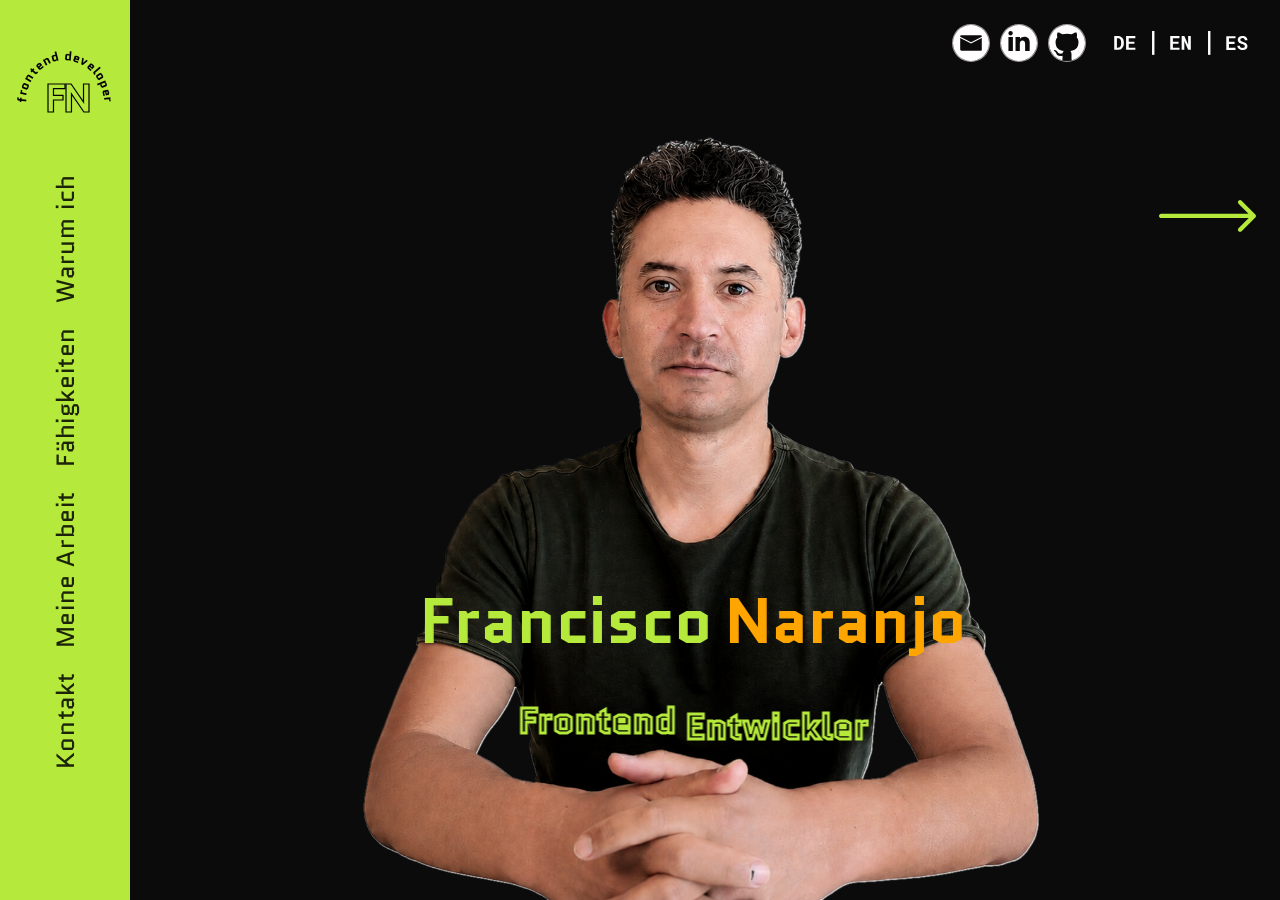
==== commit 883b37c5: "Sync website files from netcup" ====
--- a/de/index.html
+++ b/de/index.html
@@ -161,12 +161,12 @@
           href="mailto:francisco@naranjo.io"
           aria-label="Email"
         ></a>
-        <!-- <a
+        <a
           class="social__btn icon icon--linkedin"
-          href="https://www.linkedin.com/in/francisco-naranjo-650129408"
+          href="https://www.linkedin.com/in/francisco-naranjo-5a3480417/"
           target="_blank"
           aria-label="LinkedIn"
-        ></a> -->
+        ></a>
         <a
           class="social__btn icon icon--github"
           href="https://github.com/OBO-WAN"
@@ -509,7 +509,7 @@
                   <li class="workCard__detailItem workCard__detailItem--extra">
                     <h4 class="workCard__label">Verwendete Technologien</h4>
                     <p class="workCard__text">
-                      Angular, TypeScript, HTML, CSS, Firebase
+                      HTML, CSS, JavaScript, Firebase, Git
                     </p>
                   </li>
 
@@ -580,7 +580,7 @@
                   <li class="workCard__detailItem workCard__detailItem--extra">
                     <h4 class="workCard__label">Verwendete Technologien</h4>
                     <p class="workCard__text">
-                      Angular, TypeScript, HTML, CSS, Firebase
+                      HTML, CSS, JavaScript
                     </p>
                   </li>
 
@@ -696,7 +696,7 @@
                     >
 
                     <a
-                      href="https://memory.francisco-naranjo.de/"
+                      href="https://memory.naranjo.io/"
                       class="workCard__btn workCard__btn--primary"
                       target="_blank"
                       rel="noopener noreferrer"
@@ -718,9 +718,7 @@
                   <li class="workCard__detailItem">
                     <h4 class="workCard__label">Über das Projekt</h4>
                     <p class="workCard__text">
-                      Responsive Multi-Page-Website für ein Musikensemble mit
-                      Konzertübersicht, Medien, Booking, Newsletter-Anmeldung
-                      und CD-Bestellung.
+                      Responsive Multi-Page-Website für ein Musikensemble mit Konzertübersicht, Medien, Booking, Newsletter-Anmeldung und CD-Bestellung.
                     </p>
                   </li>
 
@@ -734,11 +732,7 @@
                   <li class="workCard__detailItem workCard__detailItem--extra">
                     <h4 class="workCard__label">Was ich gelernt habe</h4>
                     <p class="workCard__text">
-                      Ich habe gelernt, eine statische GitHub-Pages-Demo mit
-                      einer PHP-Produktionsumgebung zu verbinden, Konzertdaten
-                      aus JSON darzustellen, Formulare client- und
-                      serverseitig zu validieren und barrierearme interaktive
-                      Overlays umzusetzen.
+                      Ich habe gelernt, eine statische GitHub-Pages-Demo mit einer PHP-Produktionsumgebung zu verbinden, Konzertdaten aus JSON darzustellen, Formulare client- und serverseitig zu validieren und barrierearme interaktive Overlays umzusetzen.
                     </p>
                   </li>
                 </ul>
@@ -972,36 +966,13 @@
               <article class="contactMobile__card contactMobile__card--active">
                 <div class="contactMobile__cardQuote">
                   <p>
-                    „Francisco musste Inhalte gemeinsam mit dem Team entwickeln,
-                    aufbereiten und liefern. Er ist eine zuverlässige und
-                    freundliche Person.“
+                    „Francisco ist eine zuverlässige und freundliche Person. Er
+                    arbeitet strukturiert und schreibt sauberen Code. Ich empfehle
+                    ihn als Kollegen.“
                   </p>
                 </div>
 
-                <div
-                  class="contactMobile__cardDivider"
-                  aria-hidden="true"
-                ></div>
-
-                <div class="contactMobile__cardAuthor">
-                  <h3 class="contactMobile__cardName">Noah Mueller</h3>
-                  <p class="contactMobile__cardProject">Project Pollo Loco</p>
-                </div>
-              </article>
-
-              <article class="contactMobile__card" aria-hidden="true">
-                <div class="contactMobile__cardQuote">
-                  <p>
-                    “Francisco is a reliable and friendly person. Work in a
-                    structured way and write a clear code. I recommend him as a
-                    colleague.”
-                  </p>
-                </div>
-
-                <div
-                  class="contactMobile__cardDivider"
-                  aria-hidden="true"
-                ></div>
+                <div class="contactMobile__cardDivider" aria-hidden="true"></div>
 
                 <div class="contactMobile__cardAuthor">
                   <h3 class="contactMobile__cardName">Tim Thiessen</h3>
@@ -1012,19 +983,34 @@
               <article class="contactMobile__card" aria-hidden="true">
                 <div class="contactMobile__cardQuote">
                   <p>
-                    “He is a trustworthy teamplayer and can cope with the stress
-                    of deadlines. Structured work and clear code.”
+                    „Er ist ein vertrauenswürdiger Teamplayer und kann mit dem
+                    Stress von Deadlines umgehen. Strukturierte Arbeit und klarer
+                    Code.“
                   </p>
                 </div>
 
-                <div
-                  class="contactMobile__cardDivider"
-                  aria-hidden="true"
-                ></div>
+                <div class="contactMobile__cardDivider" aria-hidden="true"></div>
 
                 <div class="contactMobile__cardAuthor">
                   <h3 class="contactMobile__cardName">Evelyn Marx</h3>
                   <p class="contactMobile__cardProject">Project DA Bubble</p>
+                </div>
+              </article>
+
+              <article class="contactMobile__card" aria-hidden="true">
+                <div class="contactMobile__cardQuote">
+                  <p>
+                    „Er musste Inhalte gemeinsam mit dem Team entwickeln,
+                    aufbereiten und liefern. Er ist eine zuverlässige und
+                    freundliche Person.“
+                  </p>
+                </div>
+
+                <div class="contactMobile__cardDivider" aria-hidden="true"></div>
+
+                <div class="contactMobile__cardAuthor">
+                  <h3 class="contactMobile__cardName">Ulrike Albeseder</h3>
+                  <p class="contactMobile__cardProject">Melange à Deux</p>
                 </div>
               </article>
             </div>
@@ -1181,13 +1167,13 @@
                 aria-label="Email"
               ></a>
 
-              <!-- <a
+               <a
                 class="contactMobile__socialLink contactMobile__socialLink--linkedin"
-                href="https://www.linkedin.com/in/francisco-naranjo-650129408"
+                href="https://www.linkedin.com/in/francisco-naranjo-5a3480417/"
                 target="_blank"
                 rel="noopener noreferrer"
                 aria-label="LinkedIn"
-              ></a> -->
+              ></a>
 
               <a
                 class="contactMobile__socialLink contactMobile__socialLink--github"
--- a/css/myWork.css
+++ b/css/myWork.css
@@ -304,5 +304,4 @@
     right: 32px;
     top: 90%;
   }
-}
-
+}
--- a/css/myWork-mobile.css
+++ b/css/myWork-mobile.css
@@ -138,14 +138,16 @@
 
   .workCard__previewWrap {
     width: 100%;
-    border-radius: 22px;
+    margin-top: 12px;
+    border-radius: 16px 16px 16px 16px;
+    overflow: hidden;
   }
 
   .workCard__preview {
     display: block;
     width: 100%;
     height: auto;
-    padding-top: 12px;
+    border-radius: 16px 16px 16px 16px;
   }
 
   .workCard__actions {
